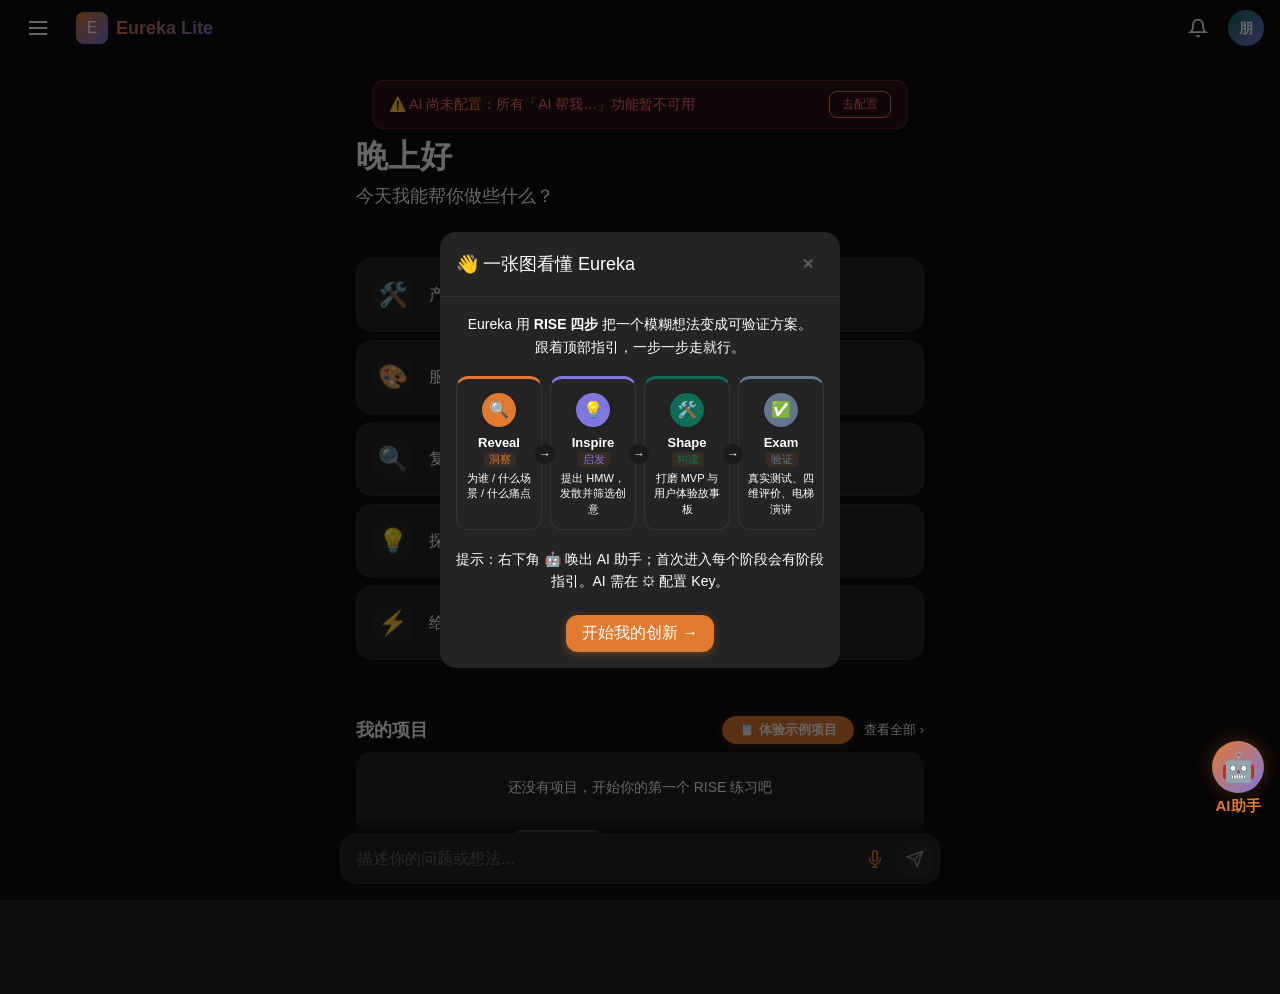
==== index.html @ cebc5cc5 "fix: R3 关键发现严格同步 R2 旅程关键发现，移除示例项目预置 FIND 数据 问题: 1. R3 的「洞察用户痛点」显示 6 个关键发现，而 R2「用户旅程地图」只有 4 个。    多出的" ====
<!DOCTYPE html>
<html lang="zh-CN">
<head>
  <meta charset="UTF-8">
  <meta name="viewport" content="width=device-width, initial-scale=1.0, maximum-scale=1.0, user-scalable=no, viewport-fit=cover">
  <meta name="theme-color" content="#0D0D0D">
  <meta name="apple-mobile-web-app-capable" content="yes">
  <meta name="apple-mobile-web-app-status-bar-style" content="black-translucent">
  <title>Eureka Lite - AI 时代的创新练习</title>

  <!-- Fonts -->
  <link rel="preconnect" href="https://fonts.googleapis.com">
  <link rel="preconnect" href="https://fonts.gstatic.com" crossorigin>
  <link href="https://fonts.googleapis.com/css2?family=Inter:wght@400;500;600;700&display=swap" rel="stylesheet">

  <!-- Styles (v=20260714b - cache bust) -->
  <link rel="stylesheet" href="css/base.css?v=20260731c">
  <link rel="stylesheet" href="css/components.css?v=20260731c">
  <link rel="stylesheet" href="css/home.css?v=20260731c">

  <!-- Favicon -->
  <link rel="icon" type="image/svg+xml" href="data:image/svg+xml,<svg xmlns='http://www.w3.org/2000/svg' viewBox='0 0 100 100'><rect fill='%23E07A2F' rx='20' width='100' height='100'/><text x='50' y='68' font-size='50' text-anchor='middle' fill='white'>E</text></svg>">

  <style>
    /* Additional screen-specific styles */
    .screen-content {
      max-width: 100%;
    }

    .screen-title {
      font-size: var(--font-size-2xl);
      font-weight: 600;
      margin-bottom: var(--space-xs);
      color: var(--text-primary);
    }

    .screen-subtitle {
      font-size: var(--font-size-base);
      color: var(--text-secondary);
      margin-bottom: var(--space-lg);
    }

    .screen-hint {
      display: flex;
      align-items: flex-start;
      gap: var(--space-sm);
      padding: var(--space-md);
      background: var(--module-accent, rgba(224, 122, 47, 0.1));
      border-radius: var(--radius-md);
      margin-bottom: var(--space-lg);
      font-size: var(--font-size-sm);
      color: var(--text-secondary);
    }

    .hint-icon {
      font-size: 18px;
      flex-shrink: 0;
    }

    .screen-form {
      background: var(--bg-card);
      padding: var(--space-lg);
      border-radius: var(--radius-lg);
      border: 1px solid var(--border-color);
    }

    .nco-cards {
      display: flex;
      flex-direction: column;
      gap: var(--space-md);
    }

    .nco-card {
      background: var(--bg-card);
      border: 1px solid var(--border-color);
      border-radius: var(--radius-md);
      padding: var(--space-md);
      transition: all var(--transition-fast);
    }

    .nco-card:hover {
      border-color: var(--text-muted);
      transform: translateY(-2px);
    }

    .nco-card-type {
      display: inline-block;
      padding: var(--space-xs) var(--space-sm);
      border-radius: var(--radius-full);
      font-size: var(--font-size-xs);
      font-weight: 500;
      color: white;
      margin-bottom: var(--space-sm);
    }

    .nco-card-title {
      font-size: var(--font-size-base);
      font-weight: 500;
      margin-bottom: var(--space-xs);
    }

    .nco-card-desc {
      font-size: var(--font-size-sm);
      color: var(--text-secondary);
      margin-bottom: var(--space-sm);
    }

    .nco-card-source {
      font-size: var(--font-size-xs);
      color: var(--text-muted);
    }

    /* Profile styles */
    .profile-header {
      display: flex;
      flex-direction: column;
      align-items: center;
      padding: var(--space-xl) 0;
    }

    .profile-avatar {
      width: 80px;
      height: 80px;
      background: linear-gradient(135deg, var(--reveal-primary), var(--inspire-primary));
      border-radius: var(--radius-full);
      display: flex;
      align-items: center;
      justify-content: center;
      color: white;
      font-size: 32px;
      font-weight: 600;
      margin-bottom: var(--space-md);
    }

    .profile-name {
      font-size: var(--font-size-xl);
      font-weight: 600;
      margin-bottom: var(--space-xs);
    }

    .profile-sub {
      font-size: var(--font-size-sm);
      color: var(--text-muted);
    }

    .profile-stats {
      display: grid;
      grid-template-columns: repeat(3, 1fr);
      gap: var(--space-md);
      margin-bottom: var(--space-xl);
    }

    .profile-stat-card {
      background: var(--bg-card);
      border-radius: var(--radius-md);
      padding: var(--space-lg);
      text-align: center;
    }

    .profile-stat-value {
      font-size: var(--font-size-2xl);
      font-weight: 700;
      color: var(--reveal-primary);
    }

    .profile-stat-label {
      font-size: var(--font-size-xs);
      color: var(--text-muted);
      margin-top: var(--space-xs);
    }

    .profile-progress {
      background: var(--bg-card);
      border-radius: var(--radius-md);
      padding: var(--space-lg);
      margin-bottom: var(--space-xl);
    }

    .profile-menu {
      background: var(--bg-card);
      border-radius: var(--radius-md);
      overflow: hidden;
    }

    .profile-menu-item {
      display: flex;
      align-items: center;
      gap: var(--space-md);
      padding: var(--space-md);
      cursor: pointer;
      transition: background var(--transition-fast);
    }

    .profile-menu-item:hover {
      background: var(--bg-hover);
    }

    .profile-menu-item:not(:last-child) {
      border-bottom: 1px solid var(--border-color);
    }

    .profile-menu-icon {
      font-size: 20px;
    }

    .profile-menu-item span:nth-child(2) {
      flex: 1;
    }

    .profile-menu-arrow {
      color: var(--text-muted);
    }

    /* Project styles */
    .projects-list {
      display: flex;
      flex-direction: column;
      gap: var(--space-md);
    }

    .project-card {
      background: var(--bg-card);
      border-radius: var(--radius-md);
      padding: var(--space-md);
      cursor: pointer;
      transition: all var(--transition-fast);
    }

    .project-card:hover {
      background: var(--bg-hover);
    }

    .project-card-header {
      display: flex;
      align-items: center;
      gap: var(--space-md);
    }

    .project-card-icon {
      width: 48px;
      height: 48px;
      border-radius: var(--radius-md);
      display: flex;
      align-items: center;
      justify-content: center;
      font-size: 24px;
      flex-shrink: 0;
    }

    .project-card-info {
      flex: 1;
      min-width: 0;
    }

    .project-card-title {
      font-size: var(--font-size-base);
      font-weight: 500;
      white-space: nowrap;
      overflow: hidden;
      text-overflow: ellipsis;
    }

    .project-card-meta {
      font-size: var(--font-size-xs);
      color: var(--text-muted);
      margin-top: var(--space-xs);
    }

    /* Module main content */
    .module-main {
      min-height: 100vh;
    }

    .module-content {
      animation: fadeIn var(--transition-normal) ease;
    }
  </style>
</head>
<body>
  <div id="app">
    <!-- App content rendered by JavaScript -->
  </div>

  <!-- Scripts (v=20260714b - cache bust) -->
  <script src="js/storage.js?v=20260731c"></script>
  <script src="js/state.js?v=20260731c"></script>
  <script src="js/utils.js?v=20260731c"></script>
  <!-- AI config (ai-config.js is gitignored; falls back gracefully if missing) -->
  <script src="js/ai-config.js?v=20260731c"></script>
  <script src="js/voice-iat.js?v=20260731c"></script>
  <script src="js/ai-service.js?v=20260731c"></script>
  <script src="js/ai-assistant.js?v=20260731c"></script>
  <script src="js/app.js?v=20260731c"></script>
</body>
</html>
---- css/base.css ----
/* Eureka Lite - Base Styles & CSS Variables */

:root {
  /* Dark Theme (Home) */
  --bg-primary: #0D0D0D;
  --bg-secondary: #1A1A1A;
  --bg-card: #242424;
  --bg-hover: #2A2A2A;
  --text-primary: #FFFFFF;
  --text-secondary: #A1A1A;
  --text-muted: #666666;
  --border-color: #333333;

  /* Reveal Theme - Orange */
  --reveal-primary: #E07A2F;
  --reveal-secondary: #C4621F;
  --reveal-bg: #FFF8F4;
  --reveal-accent: #FDDCC1;

  /* Inspire Theme - Purple */
  --inspire-primary: #7F77DD;
  --inspire-secondary: #534AB7;
  --inspire-bg: #F5F3FF;
  --inspire-accent: #CECBF6;

  /* Shape Theme - Green */
  --shape-primary: #0F6E56;
  --shape-secondary: #085040;
  --shape-bg: #F0FDF4;
  --shape-accent: #A7D9BE;

  /* Exam Theme - Silver Gray */
  --exam-primary: #64748B;
  --exam-secondary: #475569;
  --exam-bg: #F8FAFC;
  --exam-accent: #CBD5E1;

  /* Common */
  --white: #FFFFFF;
  --black: #000000;
  --success: #22C55E;
  --warning: #F59E0B;
  --error: #EF4444;
  --accent: #E07A2F;

  /* Spacing */
  --space-xs: 4px;
  --space-sm: 8px;
  --space-md: 16px;
  --space-lg: 24px;
  --space-xl: 32px;
  --space-2xl: 48px;

  /* Border Radius */
  --radius-sm: 8px;
  --radius-md: 12px;
  --radius-lg: 16px;
  --radius-xl: 24px;
  --radius-full: 9999px;

  /* Shadows */
  --shadow-sm: 0 1px 2px rgba(0, 0, 0, 0.05);
  --shadow-md: 0 4px 6px rgba(0, 0, 0, 0.1);
  --shadow-lg: 0 10px 15px rgba(0, 0, 0, 0.1);
  --shadow-glow: 0 0 20px rgba(255, 255, 255, 0.1);

  /* Typography */
  --font-family: -apple-system, BlinkMacSystemFont, 'SF Pro Display', 'SF Pro Text', 'Helvetica Neue', Arial, sans-serif;
  --font-size-xs: 12px;
  --font-size-sm: 14px;
  --font-size-base: 16px;
  --font-size-lg: 18px;
  --font-size-xl: 20px;
  --font-size-2xl: 24px;
  --font-size-3xl: 32px;
  --font-size-4xl: 40px;

  /* Transitions */
  --transition-fast: 150ms ease;
  --transition-normal: 250ms ease;
  --transition-slow: 400ms ease;

  /* Z-index layers */
  --z-base: 1;
  --z-header: 100;
  --z-drawer: 200;
  --z-modal: 300;
  --z-toast: 400;
  --z-ai: 500;
}

/* Reset */
*, *::before, *::after {
  box-sizing: border-box;
  margin: 0;
  padding: 0;
}

html {
  font-size: 16px;
  -webkit-text-size-adjust: 100%;
}

body {
  font-family: var(--font-family);
  font-size: var(--font-size-base);
  line-height: 1.5;
  color: var(--text-primary);
  background-color: var(--bg-primary);
  min-height: 100vh;
  overflow-x: hidden;
  -webkit-font-smoothing: antialiased;
  -moz-osx-font-smoothing: grayscale;
}

/* Theme Classes */
.theme-reveal {
  --module-primary: var(--reveal-primary);
  --module-secondary: var(--reveal-secondary);
  --module-bg: var(--reveal-bg);
  --module-accent: var(--reveal-accent);
  --bg-primary: var(--reveal-bg);
  --text-primary: #1A1A1A;
  --text-secondary: #666666;
}

.theme-inspire {
  --module-primary: var(--inspire-primary);
  --module-secondary: var(--inspire-secondary);
  --module-bg: var(--inspire-bg);
  --module-accent: var(--inspire-accent);
  --bg-primary: var(--inspire-bg);
  --text-primary: #1A1A1A;
  --text-secondary: #666666;
}

.theme-shape {
  --module-primary: var(--shape-primary);
  --module-secondary: var(--shape-secondary);
  --module-bg: var(--shape-bg);
  --module-accent: var(--shape-accent);
  --bg-primary: var(--shape-bg);
  --text-primary: #1A1A1A;
  --text-secondary: #666666;
}

.theme-exam {
  --module-primary: var(--exam-primary);
  --module-secondary: var(--exam-secondary);
  --module-bg: var(--exam-bg);
  --module-accent: var(--exam-accent);
  --bg-primary: var(--exam-bg);
  --text-primary: #1A1A1A;
  --text-secondary: #666666;
}

/* Typography */
h1, h2, h3, h4, h5, h6 {
  font-weight: 600;
  line-height: 1.2;
}

h1 { font-size: var(--font-size-4xl); }
h2 { font-size: var(--font-size-3xl); }
h3 { font-size: var(--font-size-2xl); }
h4 { font-size: var(--font-size-xl); }
h5 { font-size: var(--font-size-lg); }
h6 { font-size: var(--font-size-base); }

p {
  margin-bottom: var(--space-md);
}

a {
  color: inherit;
  text-decoration: none;
}

/* Utility Classes */
.text-center { text-align: center; }
.text-left { text-align: left; }
.text-right { text-align: right; }

.text-primary { color: var(--text-primary); }
.text-secondary { color: var(--text-secondary); }
.text-muted { color: var(--text-muted); }

.font-bold { font-weight: 700; }
.font-medium { font-weight: 500; }
.font-normal { font-weight: 400; }

/* Layout */
.container {
  width: 100%;
  max-width: 100%;
  padding: 0 var(--space-md);
  margin: 0 auto;
}

.flex { display: flex; }
.flex-col { flex-direction: column; }
.flex-wrap { flex-wrap: wrap; }
.items-center { align-items: center; }
.items-start { align-items: flex-start; }
.items-end { align-items: flex-end; }
.justify-center { justify-content: center; }
.justify-between { justify-content: space-between; }
.justify-end { justify-content: flex-end; }
.gap-xs { gap: var(--space-xs); }
.gap-sm { gap: var(--space-sm); }
.gap-md { gap: var(--space-md); }
.gap-lg { gap: var(--space-lg); }

/* Animations */
@keyframes fadeIn {
  from { opacity: 0; }
  to { opacity: 1; }
}

@keyframes fadeInUp {
  from {
    opacity: 0;
    transform: translateY(20px);
  }
  to {
    opacity: 1;
    transform: translateY(0);
  }
}

@keyframes fadeInDown {
  from {
    opacity: 0;
    transform: translateY(-20px);
  }
  to {
    opacity: 1;
    transform: translateY(0);
  }
}

@keyframes slideInRight {
  from {
    opacity: 0;
    transform: translateX(100%);
  }
  to {
    opacity: 1;
    transform: translateX(0);
  }
}

@keyframes slideInLeft {
  from {
    opacity: 0;
    transform: translateX(-100%);
  }
  to {
    opacity: 1;
    transform: translateX(0);
  }
}

@keyframes pulse {
  0%, 100% { opacity: 1; }
  50% { opacity: 0.5; }
}

@keyframes shimmer {
  0% { background-position: -200% 0; }
  100% { background-position: 200% 0; }
}

@keyframes float {
  0%, 100% { transform: translateY(0); }
  50% { transform: translateY(-10px); }
}

.animate-fade-in { animation: fadeIn var(--transition-normal) ease forwards; }
.animate-fade-in-up { animation: fadeInUp var(--transition-normal) ease forwards; }
.animate-slide-in-right { animation: slideInRight var(--transition-normal) ease forwards; }

/* Stagger animations */
.stagger-1 { animation-delay: 50ms; }
.stagger-2 { animation-delay: 100ms; }
.stagger-3 { animation-delay: 150ms; }
.stagger-4 { animation-delay: 200ms; }
.stagger-5 { animation-delay: 250ms; }

/* Hide scrollbar but allow scroll */
.hide-scrollbar {
  -ms-overflow-style: none;
  scrollbar-width: none;
}
.hide-scrollbar::-webkit-scrollbar {
  display: none;
}

/* Selection */
::selection {
  background-color: rgba(255, 255, 255, 0.2);
  color: inherit;
}

/* Focus states */
:focus {
  outline: none;
}

:focus-visible {
  outline: 2px solid var(--white);
  outline-offset: 2px;
}

/* Safe area for mobile */
.safe-area-top {
  padding-top: env(safe-area-inset-top);
}

.safe-area-bottom {
  padding-bottom: env(safe-area-inset-bottom);
}

/* Responsive breakpoints (iPhone focused) */
@media (max-width: 393px) {
  :root {
    --font-size-4xl: 36px;
    --font-size-3xl: 28px;
    --font-size-2xl: 22px;
  }
}

@media (min-width: 768px) {
  .container {
    max-width: 720px;
    padding: 0 var(--space-lg);
  }
}

@media (min-width: 1024px) {
  .container {
    max-width: 960px;
  }
}
---- css/components.css ----
/* Eureka Lite - Common Components */

/* ==================== Buttons ==================== */
.btn {
  display: inline-flex;
  align-items: center;
  justify-content: center;
  gap: var(--space-sm);
  padding: var(--space-sm) var(--space-md);
  font-size: var(--font-size-base);
  font-weight: 500;
  border: none;
  border-radius: var(--radius-md);
  cursor: pointer;
  transition: all var(--transition-fast);
  white-space: nowrap;
}

.btn:disabled {
  opacity: 0.5;
  cursor: not-allowed;
}

.btn-primary {
  background: var(--white);
  color: var(--bg-primary);
}

.btn-primary:hover:not(:disabled) {
  background: #F5F5F5;
}

.btn-secondary {
  background: transparent;
  color: var(--white);
  border: 1px solid var(--border-color);
}

.btn-secondary:hover:not(:disabled) {
  background: var(--bg-hover);
}

.btn-danger {
  background: var(--error, #EF4444);
  color: #fff;
}

.btn-danger:hover:not(:disabled) {
  background: #DC2626;
}

.btn-ghost {
  background: transparent;
  color: var(--text-secondary);
}

.btn-ghost:hover:not(:disabled) {
  color: var(--white);
  background: var(--bg-hover);
}

.btn-icon {
  width: 44px;
  height: 44px;
  padding: 0;
  border-radius: var(--radius-full);
}

.btn-lg {
  padding: var(--space-md) var(--space-lg);
  font-size: var(--font-size-lg);
}

.btn-sm {
  padding: var(--space-xs) var(--space-sm);
  font-size: var(--font-size-sm);
}

/* Category Pills */
.btn-pill {
  display: inline-flex;
  align-items: center;
  gap: var(--space-sm);
  padding: var(--space-sm) var(--space-md);
  background: var(--bg-card);
  border: 1px solid var(--border-color);
  border-radius: var(--radius-full);
  color: var(--text-secondary);
  font-size: var(--font-size-sm);
  cursor: pointer;
  transition: all var(--transition-fast);
}

.btn-pill:hover {
  background: var(--bg-hover);
  border-color: var(--text-muted);
}

.btn-pill.active {
  background: var(--white);
  color: var(--bg-primary);
  border-color: var(--white);
}

/* ==================== Cards ==================== */
.card {
  background: var(--bg-card);
  border-radius: var(--radius-md);
  padding: var(--space-md);
  transition: all var(--transition-fast);
}

.card-hover:hover {
  background: var(--bg-hover);
  transform: translateY(-2px);
}

.card-border {
  border: 1px solid var(--border-color);
}

/* Output Card (in modules) */
.output-card {
  background: var(--bg-secondary);
  border-radius: var(--radius-md);
  border: 1px solid var(--border-color);
  overflow: hidden;
}

.output-card-header {
  padding: var(--space-sm) var(--space-md);
  background: var(--bg-hover);
  border-bottom: 1px solid var(--border-color);
  display: flex;
  align-items: center;
  justify-content: space-between;
}

.output-card-title {
  font-size: var(--font-size-sm);
  font-weight: 500;
  color: var(--text-secondary);
}

.output-card-body {
  padding: var(--space-md);
}

.output-card-actions {
  display: flex;
  gap: var(--space-xs);
}

/* ==================== Input Fields ==================== */
.input-wrapper {
  width: 100%;
}

/* 通用表单提示标签 — 高对比度、清晰可辨 */
.input-label {
  display: block;
  font-size: var(--font-size-base);
  font-weight: 700;
  color: var(--text-primary);
  margin-bottom: var(--space-xs);
  margin-top: var(--space-sm);
  padding-left: var(--space-sm);
  border-left: 3px solid var(--reveal-primary);
  line-height: 1.4;
}

.input {
  width: 100%;
  padding: var(--space-md);
  font-size: var(--font-size-base);
  font-family: inherit;
  color: var(--text-primary);
  background: var(--bg-card);
  border: 1px solid var(--border-color);
  border-radius: var(--radius-md);
  transition: all var(--transition-fast);
}

.input::placeholder {
  color: var(--text-muted);
}

.input:focus {
  border-color: var(--text-muted);
  background: var(--bg-hover);
}

.input-lg {
  padding: var(--space-lg);
  font-size: var(--font-size-lg);
}

.textarea {
  min-height: 120px;
  resize: vertical;
}

/* Input with icon */
.input-with-icon {
  position: relative;
}

.input-with-icon .input {
  padding-left: 48px;
}

.input-with-icon .input-icon {
  position: absolute;
  left: var(--space-md);
  top: 50%;
  transform: translateY(-50%);
  color: var(--text-muted);
  pointer-events: none;
}

/* ==================== Navigation ==================== */
.nav-header {
  position: fixed;
  top: 0;
  left: 0;
  right: 0;
  height: 56px;
  display: flex;
  align-items: center;
  justify-content: space-between;
  padding: 0 var(--space-md);
  background: var(--bg-primary);
  z-index: var(--z-header);
}

.nav-header-dark {
  background: var(--bg-primary);
  border-bottom: 1px solid var(--border-color);
}

.nav-header-light {
  background: var(--bg-primary);
  border-bottom: 1px solid rgba(0, 0, 0, 0.1);
}

.nav-logo {
  display: flex;
  align-items: center;
  gap: var(--space-sm);
  font-size: var(--font-size-lg);
  font-weight: 600;
}

.nav-logo-icon {
  width: 32px;
  height: 32px;
  background: linear-gradient(135deg, var(--reveal-primary), var(--inspire-primary));
  border-radius: var(--radius-sm);
  display: flex;
  align-items: center;
  justify-content: center;
  color: white;
  font-size: 18px;
}

/* RISE Stepper Nav */
.rise-stepper {
  position: fixed;
  top: 56px;
  left: 0;
  right: 0;
  height: 48px;
  display: flex;
  align-items: center;
  padding: 0 var(--space-md);
  background: var(--bg-primary);
  border-bottom: 1px solid var(--border-color);
  z-index: var(--z-header);
}

.rise-stepper-inner {
  display: flex;
  align-items: center;
  justify-content: space-between;
  width: 100%;
}

.rise-step {
  display: flex;
  align-items: center;
  gap: var(--space-xs);
  font-size: var(--font-size-base);
  color: var(--text-secondary);
  cursor: pointer;
  transition: all var(--transition-fast);
  padding: 4px 8px;
  border-radius: var(--radius-md);
}

.rise-step.active {
  font-weight: 700;
  background: rgba(255,255,255,0.08);
}

.rise-step.completed {
  color: var(--text-secondary);
  font-weight: 500;
  opacity: 0.85;
}

.rise-step.completed span:last-child::before {
  content: '✓ ';
  color: var(--success);
  font-weight: 700;
}

.rise-step-dot {
  width: 10px;
  height: 10px;
  border-radius: var(--radius-full);
  background: var(--text-secondary);
  transition: all var(--transition-fast);
}

.rise-step.active .rise-step-dot {
  transform: scale(1.3);
}

.rise-step.completed .rise-step-dot {
  background: var(--success);
}

.rise-step-arrow {
  color: var(--text-secondary);
  margin: 0 var(--space-xs);
  font-size: var(--font-size-lg);
  opacity: 0.5;
}

/* ==================== Progress Bar ==================== */
.progress-bar {
  width: 100%;
  height: 4px;
  background: var(--border-color);
  border-radius: var(--radius-full);
  overflow: hidden;
}

.progress-bar-fill {
  height: 100%;
  background: var(--module-primary, var(--reveal-primary));
  border-radius: var(--radius-full);
  transition: width var(--transition-normal);
}

.progress-indicator {
  display: flex;
  align-items: center;
  justify-content: space-between;
  font-size: var(--font-size-xs);
  color: var(--text-muted);
  margin-top: var(--space-xs);
}

/* ==================== Projects List / Project Card ==================== */
.projects-list { display: flex; flex-direction: column; gap: var(--space-md, 16px); }
.project-card {
  background: var(--surface, #fff);
  border: 1px solid var(--border-color, #e5e7eb);
  border-radius: var(--radius-lg, 16px);
  padding: var(--space-md, 16px);
  box-shadow: var(--shadow-sm, 0 1px 3px rgba(0,0,0,.06));
  cursor: pointer;
  transition: box-shadow .15s ease, transform .15s ease;
}
.project-card:hover { box-shadow: var(--shadow-md, 0 4px 6px rgba(0,0,0,.1)); transform: translateY(-2px); }
.project-card-header { display: flex; align-items: flex-start; gap: var(--space-md, 12px); }
.project-card-icon {
  width: 44px; height: 44px; flex-shrink: 0;
  border-radius: var(--radius-md, 12px);
  display: flex; align-items: center; justify-content: center;
  font-size: 20px;
}
.project-card-info { flex: 1; min-width: 0; }
.project-card-title {
  margin: 0; font-size: 16px; font-weight: 600; color: var(--text-primary, #1f2937);
  white-space: nowrap; overflow: hidden; text-overflow: ellipsis;
}
.project-card-meta { margin: 4px 0 0; font-size: 13px; color: var(--text-secondary, #6b7280); white-space: nowrap; overflow: hidden; text-overflow: ellipsis; }
.project-delete-btn {
  width: 32px; height: 32px; padding: 0;
  display: inline-flex; align-items: center; justify-content: center;
  background: transparent; color: var(--text-secondary, #9ca3af);
  border: 1px solid transparent; border-radius: 50%;
  cursor: pointer; transition: all .15s ease; flex-shrink: 0;
}
.project-delete-btn:hover { background: rgba(239, 68, 68, .12); color: var(--error, #EF4444); }
.project-delete-btn svg { width: 16px; height: 16px; }
.project-panorama-btn { background: var(--surface) !important; color: var(--exam-primary, #64748B) !important; border: 1px solid var(--border-color, #e5e7eb) !important; }

/* ==================== Home 我的项目 ==================== */
.home-projects { margin-top: var(--space-lg, 24px); }
.home-projects-head { display: flex; align-items: center; justify-content: space-between; margin-bottom: var(--space-sm, 12px); }
.home-projects-title { margin: 0; font-size: 18px; font-weight: 700; color: var(--text-primary, #fff); }
.home-projects-more {
  background: none; border: none; color: var(--text-secondary, #A1A1AA);
  font-size: 13px; cursor: pointer; padding: 4px 0;
}
.home-projects-list { display: flex; flex-direction: column; gap: var(--space-md, 12px); }
.home-projects-empty {
  background: var(--bg-card, #242424);
  border: 1px dashed var(--border-color, #333);
  border-radius: var(--radius-lg, 16px);
  padding: var(--space-lg, 24px);
  text-align: center;
  color: var(--text-secondary, #A1A1AA);
  font-size: 14px;
}
.home-projects-empty .btn { margin-top: var(--space-md, 16px); }

/* ==================== AI Assistant ==================== */
/* ==================== Info Capsule (Project Info Quick View) ==================== */
.info-capsule {
  position: fixed;
  bottom: calc(var(--space-lg) + 160px);
  right: var(--space-md);
  left: auto;
  width: 44px;
  height: 44px;
  background: linear-gradient(135deg, #3a3a3a 0%, #2a2a2a 100%);
  border: 1px solid rgba(255, 255, 255, 0.12);
  border-radius: var(--radius-full);
  display: flex;
  align-items: center;
  justify-content: center;
  cursor: pointer;
  z-index: var(--z-ai);
  transition: all var(--transition-fast);
  box-shadow: 0 4px 12px rgba(0, 0, 0, 0.3), 0 0 0 1px rgba(255, 255, 255, 0.05);
}

.info-capsule:hover {
  transform: scale(1.1);
  border-color: rgba(224, 122, 47, 0.5);
  box-shadow: 0 6px 20px rgba(0, 0, 0, 0.4), 0 0 20px rgba(224, 122, 47, 0.15);
}

.info-capsule-icon {
  font-size: 20px;
}

.info-panel {
  position: fixed;
  bottom: calc(var(--space-lg) + 160px + 44px + 8px);
  right: var(--space-md);
  left: auto;
  width: calc(100% - var(--space-lg) * 2);
  max-width: 380px;
  max-height: 70vh;
  background: var(--bg-card);
  border: 1px solid var(--border-color);
  border-radius: var(--radius-lg);
  box-shadow: var(--shadow-lg);
  z-index: var(--z-ai);
  overflow: hidden;
  display: none;
}

.info-panel.open {
  display: block;
  animation: fadeInUp var(--transition-fast) ease;
}

.info-panel-header {
  display: flex;
  align-items: center;
  justify-content: space-between;
  padding: var(--space-md);
  border-bottom: 1px solid var(--border-color);
  background: linear-gradient(135deg, rgba(224, 122, 47, 0.08), rgba(127, 119, 221, 0.08));
}

.info-panel-title {
  font-size: var(--font-size-sm);
  font-weight: 700;
  color: var(--text-primary);
}

.info-panel-close {
  width: 32px;
  height: 32px;
  display: flex;
  align-items: center;
  justify-content: center;
  background: transparent;
  border: none;
  color: var(--text-muted);
  cursor: pointer;
  border-radius: var(--radius-sm);
}

.info-panel-close:hover {
  background: var(--bg-hover);
  color: var(--text-primary);
}

.info-panel-body {
  padding: var(--space-md);
  max-height: 60vh;
  overflow-y: auto;
}

.info-panel-empty {
  text-align: center;
  color: var(--text-muted);
  font-size: var(--font-size-sm);
  padding: var(--space-lg);
}

.info-section {
  margin-bottom: var(--space-md);
}

.info-section:last-child {
  margin-bottom: 0;
}

.info-section-header {
  display: flex;
  align-items: center;
  gap: var(--space-xs);
  margin-bottom: var(--space-sm);
}

.info-section-icon {
  font-size: 16px;
}

.info-section-title {
  font-size: var(--font-size-xs);
  font-weight: 700;
  color: var(--text-secondary);
  text-transform: uppercase;
  letter-spacing: 0.5px;
}

.info-section-content {
  font-size: var(--font-size-sm);
  color: var(--text-primary);
  line-height: 1.5;
  padding: var(--space-sm);
  background: var(--bg-input);
  border-radius: var(--radius-md);
  word-break: break-word;
}

.info-section-content.empty {
  color: var(--text-muted);
  font-style: italic;
}

.ai-fab {
  position: fixed;
  bottom: calc(var(--space-lg) + 60px);
  right: var(--space-md);
  display: flex;
  flex-direction: column;
  align-items: center;
  gap: 4px;
  background: none;
  border: none;
  cursor: pointer;
  z-index: var(--z-ai);
  transition: all var(--transition-fast);
  padding: 0;
}

.ai-fab-avatar {
  width: 52px;
  height: 52px;
  background: linear-gradient(135deg, var(--reveal-primary), var(--inspire-primary));
  border-radius: var(--radius-full);
  display: flex;
  align-items: center;
  justify-content: center;
  font-size: 28px;
  box-shadow: var(--shadow-lg), 0 0 20px rgba(224, 122, 47, 0.3);
  transition: all var(--transition-fast);
}

.ai-fab:hover .ai-fab-avatar {
  transform: scale(1.1);
  box-shadow: var(--shadow-lg), 0 0 30px rgba(224, 122, 47, 0.5);
}

.ai-fab.active .ai-fab-avatar {
  transform: rotate(45deg);
}

.ai-fab-label {
  font-size: 15px;
  color: var(--reveal-primary);
  font-weight: 700;
  background: transparent;
  padding: 0;
  border-radius: 0;
  border: none;
  width: auto;
  text-align: center;
  white-space: nowrap;
  letter-spacing: 0;
}

.ai-panel {
  position: fixed;
  bottom: calc(var(--space-lg) + 60px + 56px);
  right: var(--space-md);
  width: calc(100% - var(--space-lg) * 2);
  max-width: 360px;
  max-height: calc(100vh - 180px);
  background: var(--bg-card);
  border: 1px solid var(--border-color);
  border-radius: var(--radius-lg);
  box-shadow: var(--shadow-lg);
  z-index: var(--z-ai);
  overflow: hidden;
  display: none;
  flex-direction: column;
}

.ai-panel.open {
  display: flex;
  animation: fadeInUp var(--transition-fast) ease;
}

.ai-panel-dark {
  background: #242424 !important;
  border-color: #333333 !important;
}

.ai-panel-dark .ai-panel-title {
  color: #FFFFFF !important;
}

.ai-panel-dark .ai-panel-close {
  color: #A1A1A1 !important;
}

.ai-panel-dark .ai-panel-close:hover {
  color: #FFFFFF !important;
}

.ai-panel-dark .ai-mode-btn {
  background: #2A2A2A !important;
  border-color: #333333 !important;
  color: #FFFFFF !important;
}
.ai-panel-dark .ai-mode-btn:hover {
  background: #333333 !important;
  border-color: #666666 !important;
}
.ai-panel-dark .ai-mode-btn.active {
  background: rgba(59, 130, 246, 0.15) !important;
  border-color: rgba(59, 130, 246, 0.5) !important;
}
.ai-panel-dark .ai-mode-card-subtitle {
  color: #A1A1A1 !important;
}
.ai-panel-dark .ai-message.ai {
  background: #2A2A2A !important;
  border-color: #333333 !important;
  color: #FFFFFF !important;
}
.ai-panel-dark .ai-input-area textarea {
  background: #2A2A2A !important;
  border-color: #333333 !important;
  color: #FFFFFF !important;
}
.ai-panel-dark .ai-suggestion-btn {
  color: #A1A1A1 !important;
  background: #2A2A2A !important;
  border-color: #333333 !important;
}

.ai-panel-dark .ai-suggestion-btn:hover {
  color: #FFFFFF !important;
  background: #333333 !important;
  border-color: #666666 !important;
}

.ai-panel-header {
  display: flex;
  align-items: center;
  justify-content: space-between;
  padding: var(--space-md);
  border-bottom: 1px solid var(--border-color);
}

.ai-panel-title {
  font-size: var(--font-size-sm);
  font-weight: 500;
}

.ai-panel-close {
  width: 32px;
  height: 32px;
  display: flex;
  align-items: center;
  justify-content: center;
  background: transparent;
  border: none;
  color: var(--text-muted);
  cursor: pointer;
  border-radius: var(--radius-sm);
}

.ai-panel-close:hover {
  background: var(--bg-hover);
  color: var(--text-primary);
}

.ai-panel-body {
  padding: var(--space-md);
  flex: 1 1 auto;
  min-height: 0;
  overflow-y: auto;
  display: flex;
  flex-direction: column;
  gap: var(--space-md);
}

/* ---- AI 模式选择卡片（纵向） ---- */
.ai-mode-buttons {
  display: flex;
  flex-direction: column;
  gap: 10px;
}
.ai-mode-btn {
  position: relative;
  display: flex;
  flex-direction: column;
  align-items: flex-start;
  justify-content: center;
  width: 100%;
  padding: 14px 16px;
  border-radius: var(--radius-md);
  border: 1px solid var(--border-color);
  background: var(--bg-card);
  color: var(--text-primary);
  cursor: pointer;
  transition: all 0.2s ease;
  text-align: left;
}
.ai-mode-btn:hover {
  background: var(--bg-hover);
  border-color: var(--text-muted);
}
.ai-mode-btn.active {
  background: rgba(59, 130, 246, 0.08);
  border-color: rgba(59, 130, 246, 0.45);
}
.ai-mode-btn.active::after {
  content: '';
  position: absolute;
  right: 14px;
  top: 50%;
  transform: translateY(-50%);
  width: 8px;
  height: 8px;
  border-radius: 50%;
  background: #3B82F6;
  box-shadow: 0 0 0 3px rgba(59, 130, 246, 0.15);
}
.ai-mode-card-title {
  font-size: 15px;
  font-weight: 600;
  line-height: 1.4;
  margin-bottom: 2px;
}
.ai-mode-card-subtitle {
  font-size: 12px;
  font-weight: 400;
  color: var(--text-secondary);
  line-height: 1.4;
}

/* ---- AI 模式对话区 ---- */
.ai-mode-chat {
  display: none;
  flex-direction: column;
  gap: var(--space-md);
}
.ai-mode-chat.active {
  display: flex;
}
.ai-mode-messages {
  display: flex;
  flex-direction: column;
  gap: 10px;
}
.ai-message {
  padding: 12px 14px;
  border-radius: var(--radius-md);
  font-size: 14px;
  line-height: 1.7;
  max-width: 100%;
  word-break: break-word;
}
.ai-message.ai {
  align-self: stretch;
  width: 100%;
  background: var(--bg-hover);
  color: var(--text-primary);
  border: 1px solid var(--border-color);
  padding: 0;
  overflow: hidden;
}
.ai-message.user {
  align-self: flex-end;
  background: var(--reveal-primary);
  color: #fff;
  max-width: 100%;
}
.ai-message-time {
  font-size: 11px;
  color: var(--text-muted);
  margin-top: 6px;
  text-align: right;
}
.ai-message.ai .ai-message-time {
  text-align: left;
  padding: 0 14px 10px;
}
.ai-message-textarea {
  width: 100%;
  min-height: 60px;
  max-height: none;
  padding: 12px 14px;
  border: none;
  background: transparent;
  color: var(--text-primary);
  font-size: 14px;
  line-height: 1.7;
  resize: none;
  outline: none;
  font-family: inherit;
  box-sizing: border-box;
  overflow-y: hidden;
}
.ai-message-textarea:disabled {
  opacity: 0.7;
  cursor: wait;
}
.ai-input-area {
  display: flex;
  gap: 8px;
  align-items: flex-end;
}
.ai-input-area textarea {
  flex: 1;
  min-height: 44px;
  max-height: 120px;
  padding: 10px 12px;
  border-radius: var(--radius-md);
  border: 1px solid var(--border-color);
  background: var(--bg-card);
  color: var(--text-primary);
  font-size: 14px;
  line-height: 1.5;
  resize: none;
  outline: none;
  box-sizing: border-box;
}
.ai-input-area textarea:focus {
  border-color: var(--reveal-primary);
}
.ai-input-area button {
  height: 44px;
  padding: 0 16px;
  border-radius: var(--radius-md);
  border: none;
  background: var(--reveal-primary);
  color: #fff;
  font-size: 14px;
  font-weight: 500;
  cursor: pointer;
  white-space: nowrap;
}
.ai-input-area button:hover {
  filter: brightness(1.1);
}

/* ---- AI 快捷操作卡片（四卡片） ---- */
.ai-suggestion-section-title {
  font-size: 13px;
  font-weight: 600;
  color: var(--text-secondary);
  margin-bottom: 8px;
}
.ai-suggestion-btn {
  width: 100%;
  padding: var(--space-sm) var(--space-md);
  background: var(--bg-hover);
  border: 1px solid var(--border-color);
  border-radius: var(--radius-sm);
  color: var(--text-secondary);
  font-size: var(--font-size-sm);
  text-align: left;
  cursor: pointer;
  margin-bottom: var(--space-sm);
  transition: all var(--transition-fast);
}

.ai-suggestion-btn:last-child {
  margin-bottom: 0;
}

.ai-suggestion-btn:hover {
  background: var(--bg-secondary);
  border-color: var(--text-muted);
  color: var(--text-primary);
}

/* ---- AI 面板头部操作区 + 设置齿轮 ---- */
.ai-panel-header-actions {
  display: flex;
  align-items: center;
  gap: 6px;
}
.ai-settings-btn {
  width: 32px;
  height: 32px;
  display: flex;
  align-items: center;
  justify-content: center;
  background: transparent;
  border: none;
  color: var(--text-muted);
  cursor: pointer;
  border-radius: var(--radius-sm);
  font-size: 17px;
  transition: transform .2s, color .2s;
}
.ai-settings-btn:hover { color: var(--accent); transform: rotate(45deg); }

.ai-panel-status {
  font-size: var(--font-size-xs);
  padding: 6px 10px;
  border-radius: var(--radius-sm);
  margin-bottom: 12px;
}
.ai-panel-status.ok { background: rgba(52,199,89,.12); color: #34c759; }
.ai-panel-status.warn { background: rgba(255,159,10,.12); color: #ff9f0a; }
.ai-panel-status a { color: var(--accent); cursor: pointer; text-decoration: underline; }

/* ---- 首页 AI 横幅 ---- */
.ai-banner {
  display: flex;
  align-items: center;
  justify-content: space-between;
  gap: 12px;
  padding: 10px 16px;
  border-radius: var(--radius-md);
  font-size: var(--font-size-sm);
  margin: 0 var(--space-md) 8px;
}
.ai-banner-ok { background: rgba(52,199,89,.12); color: #34c759; border: 1px solid rgba(52,199,89,.3); }
.ai-banner-warn { background: rgba(255,77,79,.12); color: #ff6b6b; border: 1px solid rgba(255,77,79,.3); }
.ai-banner-btn {
  background: transparent;
  border: 1px solid currentColor;
  color: inherit;
  border-radius: var(--radius-sm);
  padding: 4px 12px;
  font-size: var(--font-size-xs);
  cursor: pointer;
  white-space: nowrap;
}
.ai-banner-btn:hover { background: rgba(255,255,255,.08); }

/* ---- AI 配置弹窗 ---- */
.ai-config-tip { font-size: var(--font-size-sm); color: var(--text-secondary); margin-bottom: 16px; line-height: 1.6; }
.ai-config-section-title { font-size: var(--font-size-sm); font-weight: 600; color: var(--text-primary); margin: 14px 0 8px; }
.ai-brand-grid {
  display: grid;
  grid-template-columns: repeat(2, 1fr);
  gap: 10px;
}
.ai-brand-card {
  border: 1.5px solid var(--border-color);
  border-radius: var(--radius-md);
  padding: 12px 14px;
  cursor: pointer;
  transition: all .18s;
  background: var(--bg-secondary);
}
.ai-brand-card:hover { border-color: var(--text-muted); }
.ai-brand-card.selected { border-color: var(--accent); background: rgba(224,122,47,.1); }
.ai-brand-name { font-size: var(--font-size-sm); font-weight: 600; color: var(--text-primary); margin-bottom: 3px; }
.ai-brand-desc { font-size: var(--font-size-xs); color: var(--text-secondary); line-height: 1.4; }
.ai-config-row { display: flex; align-items: center; gap: 10px; }
.ai-config-key {
  flex: 1;
  padding: 11px 14px;
  border-radius: var(--radius-sm);
  border: 1px solid var(--border-color);
  background: var(--bg-secondary);
  color: var(--text-primary);
  font-size: var(--font-size-sm);
  font-family: monospace;
}
.ai-config-key:focus { outline: none; border-color: var(--accent); }
.ai-config-doclink { font-size: var(--font-size-xs); color: var(--accent); text-decoration: none; white-space: nowrap; }
.ai-config-doclink:hover { text-decoration: underline; }
.ai-config-model {
  width: 100%;
  padding: 10px 12px;
  border-radius: var(--radius-sm);
  border: 1px solid var(--border-color);
  background: var(--bg-secondary);
  color: var(--text-primary);
  font-size: var(--font-size-sm);
}
.ai-config-status { font-size: var(--font-size-sm); min-height: 20px; margin: 12px 0; }
.ai-config-status.loading { color: var(--text-secondary); }
.ai-config-status.ok { color: #34c759; }
.ai-config-status.err { color: #ff6b6b; }
.ai-config-actions { display: flex; gap: 10px; justify-content: flex-end; margin-top: 8px; }
.ai-config-actions .btn-ghost { background: transparent; border: 1px solid var(--border-color); color: var(--text-secondary); }
.ai-config-overlay .modal { max-width: 520px; }

/* ---- 术语表 / 新手引导 ---- */
.glossary-modal, .intro-modal { max-width: 560px; }
.glossary-body { max-height: 70vh; overflow-y: auto; }
.glossary-item { padding: 12px 0; border-bottom: 1px solid var(--border-color); }
.glossary-item:last-child { border-bottom: none; }
.glossary-term { font-size: var(--font-size-sm); font-weight: 700; color: var(--accent); margin-bottom: 4px; }
.glossary-desc { font-size: var(--font-size-sm); color: var(--text-secondary); line-height: 1.6; }
.intro-steps { display: grid; gap: 12px; margin-top: 8px; }
.intro-step { display: flex; gap: 12px; align-items: flex-start; padding: 12px; background: var(--bg-secondary); border-radius: var(--radius-md); }
.intro-step-icon { font-size: 24px; line-height: 1; }
.intro-step-name { font-size: var(--font-size-sm); font-weight: 700; color: var(--text-primary); margin-bottom: 3px; }
.intro-step-desc { font-size: var(--font-size-xs); color: var(--text-secondary); line-height: 1.5; }
.intro-step > div:last-child { flex: 1; }

/* ---- 一张图看懂 RISE 流程图 ---- */
.intro-flow {
  display: flex;
  align-items: stretch;
  justify-content: center;
  gap: 8px;
  margin: 8px 0 4px;
}
.intro-flow-node {
  position: relative;
  flex: 1;
  min-width: 0;
  background: var(--surface);
  border: 1px solid var(--border-color);
  border-top: 3px solid var(--node-color, var(--reveal-primary));
  border-radius: var(--radius-md);
  padding: 14px 8px 12px;
  text-align: center;
}
.intro-flow-badge {
  width: 34px;
  height: 34px;
  border-radius: 50%;
  display: inline-flex;
  align-items: center;
  justify-content: center;
  font-size: 16px;
  margin-bottom: 8px;
  color: #fff;
  box-shadow: 0 2px 6px rgba(0,0,0,.18);
}
.intro-flow-name {
  font-size: 13px;
  font-weight: 700;
  color: var(--text-primary);
  line-height: 1.2;
  margin-bottom: 4px;
}
.intro-flow-tag {
  display: inline-block;
  font-size: 11px;
  font-weight: 500;
  color: var(--node-color, var(--reveal-primary));
  background: rgba(224,122,47,.1);
  padding: 1px 5px;
  border-radius: 4px;
  margin-left: 2px;
}
.intro-flow-tip {
  font-size: 11px;
  color: var(--text-secondary);
  line-height: 1.4;
}
.intro-flow-arrow {
  position: absolute;
  right: -14px;
  top: 50%;
  transform: translateY(-50%);
  width: 20px;
  height: 20px;
  display: flex;
  align-items: center;
  justify-content: center;
  border-radius: 50%;
  background: var(--bg-secondary);
  color: var(--text-secondary);
  font-size: 12px;
  z-index: 2;
}
@media (max-width: 520px) {
  .intro-flow { flex-wrap: wrap; gap: 12px; }
  .intro-flow-node { flex: 1 1 45%; min-width: 120px; }
  .intro-flow-arrow { display: none; }
}

/* ---- Pro 解锁祝贺弹窗 ---- */
.pro-unlock-modal {
  max-width: 420px;
  text-align: center;
  padding: 28px 24px 22px;
  background: var(--surface);
  border-radius: var(--radius-lg);
  box-shadow: 0 20px 60px rgba(0,0,0,.25);
}
.pro-unlock-hero {
  width: 72px;
  height: 72px;
  margin: 0 auto 14px;
  border-radius: 50%;
  background: linear-gradient(135deg, #E07A2F, #F59E0B);
  display: flex;
  align-items: center;
  justify-content: center;
  font-size: 34px;
  box-shadow: 0 8px 20px rgba(224,122,47,.35);
}
.pro-unlock-title {
  margin: 0 0 12px;
  font-size: 22px;
  color: var(--text-primary);
}
.pro-unlock-body {
  margin: 0 0 10px;
  font-size: 14px;
  line-height: 1.6;
  color: var(--text-secondary);
}
.pro-unlock-actions {
  display: flex;
  gap: 12px;
  justify-content: center;
  margin-top: 22px;
}
.pro-unlock-actions .btn {
  padding: 10px 18px;
  border-radius: var(--radius-full);
  font-weight: 600;
  text-decoration: none;
}
.pro-unlock-actions .btn-secondary {
  background: transparent;
  border: 1px solid var(--border-color);
  color: var(--text-secondary);
}

/* ---- 阶段指引弹窗关闭按钮 ---- */
.stage-brief-close {
  position: absolute;
  top: 14px; right: 16px;
  width: 32px; height: 32px;
  background: transparent;
  border: none;
  color: var(--text-muted);
  font-size: 18px;
  cursor: pointer;
  border-radius: var(--radius-sm);
  z-index: 2;
}
.stage-brief-close:hover { background: var(--bg-hover); color: var(--text-primary); }

/* ==================== Bottom Navigation ==================== */
.bottom-nav {
  position: fixed;
  bottom: 0;
  left: 0;
  right: 0;
  height: 60px;
  display: flex;
  align-items: center;
  justify-content: space-between;
  padding: 0 var(--space-md);
  padding-bottom: env(safe-area-inset-bottom);
  background: var(--bg-secondary);
  border-top: 1px solid var(--border-color);
  z-index: var(--z-header);
}

.bottom-nav-light {
  background: white;
  border-top: 1px solid rgba(0, 0, 0, 0.1);
}

.bottom-nav-left,
.bottom-nav-right {
  display: flex;
  align-items: center;
  gap: var(--space-sm);
}

.bottom-nav-center {
  flex: 1;
  display: flex;
  justify-content: center;
}

/* ==================== Drawer / Sidebar ==================== */
.drawer-overlay {
  position: fixed;
  top: 0;
  left: 0;
  right: 0;
  bottom: 0;
  background: rgba(0, 0, 0, 0.5);
  z-index: var(--z-drawer);
  opacity: 0;
  visibility: hidden;
  transition: all var(--transition-normal);
}

.drawer-overlay.open {
  opacity: 1;
  visibility: visible;
}

.drawer {
  position: fixed;
  top: 0;
  left: 0;
  width: 280px;
  height: 100%;
  background: var(--bg-secondary);
  z-index: var(--z-drawer);
  transform: translateX(-100%);
  transition: transform var(--transition-normal);
  overflow-y: auto;
}

.drawer.open {
  transform: translateX(0);
}

.drawer-header {
  padding: var(--space-lg);
  border-bottom: 1px solid var(--border-color);
}

.drawer-user {
  display: flex;
  align-items: center;
  gap: var(--space-md);
}

.drawer-avatar {
  width: 48px;
  height: 48px;
  background: linear-gradient(135deg, var(--reveal-primary), var(--inspire-primary));
  border-radius: var(--radius-full);
  display: flex;
  align-items: center;
  justify-content: center;
  color: white;
  font-size: 20px;
  font-weight: 600;
}

.drawer-user-name {
  font-size: var(--font-size-base);
  font-weight: 500;
}

.drawer-user-stats {
  font-size: var(--font-size-sm);
  color: var(--text-secondary);
}

.drawer-nav {
  padding: var(--space-md);
}

.drawer-nav-item {
  display: flex;
  align-items: center;
  gap: var(--space-md);
  padding: var(--space-md);
  border-radius: var(--radius-md);
  color: var(--text-secondary);
  cursor: pointer;
  transition: all var(--transition-fast);
}

.drawer-nav-item:hover {
  background: var(--bg-hover);
  color: var(--text-primary);
}

.drawer-nav-item.active {
  background: var(--bg-hover);
  color: var(--text-primary);
}

.drawer-nav-item-icon {
  width: 24px;
  height: 24px;
  display: flex;
  align-items: center;
  justify-content: center;
}

/* ==================== Toast / Notifications ==================== */
.toast {
  position: fixed;
  bottom: 100px;
  left: 50%;
  transform: translateX(-50%) translateY(100px);
  padding: var(--space-md) var(--space-lg);
  background: var(--bg-card);
  border: 1px solid var(--border-color);
  border-radius: var(--radius-md);
  color: var(--text-primary);
  font-size: var(--font-size-sm);
  box-shadow: var(--shadow-lg);
  z-index: var(--z-toast);
  opacity: 0;
  visibility: hidden;
  transition: all var(--transition-normal);
}

.toast.show {
  opacity: 1;
  visibility: visible;
  transform: translateX(-50%) translateY(0);
}

.toast-success {
  border-color: var(--success);
}

.toast-error {
  border-color: var(--error);
}

/* ==================== Empty State ==================== */
.empty-state {
  display: flex;
  flex-direction: column;
  align-items: center;
  justify-content: center;
  padding: var(--space-2xl);
  text-align: center;
}

.empty-state-icon {
  font-size: 48px;
  margin-bottom: var(--space-md);
  opacity: 0.5;
}

.empty-state-title {
  font-size: var(--font-size-lg);
  font-weight: 500;
  margin-bottom: var(--space-sm);
}

.empty-state-desc {
  font-size: var(--font-size-sm);
  color: var(--text-secondary);
  max-width: 280px;
}

/* ==================== Loading ==================== */
.loading-spinner {
  width: 24px;
  height: 24px;
  border: 2px solid var(--border-color);
  border-top-color: var(--text-primary);
  border-radius: var(--radius-full);
  animation: spin 0.8s linear infinite;
}

@keyframes spin {
  to { transform: rotate(360deg); }
}

.skeleton {
  background: linear-gradient(90deg, var(--bg-card) 25%, var(--bg-hover) 50%, var(--bg-card) 75%);
  background-size: 200% 100%;
  animation: shimmer 1.5s infinite;
  border-radius: var(--radius-sm);
}

/* ==================== Modal ==================== */
.modal-overlay {
  position: fixed;
  top: 0;
  left: 0;
  right: 0;
  bottom: 0;
  background: rgba(0, 0, 0, 0.6);
  display: flex;
  align-items: center;
  justify-content: center;
  z-index: var(--z-modal);
  opacity: 0;
  visibility: hidden;
  transition: all var(--transition-normal);
  padding: var(--space-md);
}

.modal-overlay.open {
  opacity: 1;
  visibility: visible;
}

.modal {
  width: 100%;
  max-width: 400px;
  background: var(--bg-card);
  border-radius: var(--radius-lg);
  overflow: hidden;
  transform: scale(0.95);
  transition: transform var(--transition-normal);
}

.modal-overlay.open .modal {
  transform: scale(1);
}

.modal-header {
  padding: var(--space-md);
  border-bottom: 1px solid var(--border-color);
  display: flex;
  align-items: center;
  justify-content: space-between;
}

.modal-title {
  font-size: var(--font-size-lg);
  font-weight: 500;
}

.modal-body {
  padding: var(--space-md);
}

.modal-footer {
  padding: var(--space-md);
  border-top: 1px solid var(--border-color);
  display: flex;
  gap: var(--space-sm);
  justify-content: flex-end;
}

/* ==================== Badges ==================== */
.badge {
  display: inline-flex;
  align-items: center;
  padding: var(--space-xs) var(--space-sm);
  font-size: var(--font-size-xs);
  font-weight: 500;
  border-radius: var(--radius-full);
  background: var(--bg-hover);
  color: var(--text-secondary);
  white-space: nowrap;
  flex-shrink: 0;
}

.badge-primary {
  background: var(--reveal-primary);
  color: white;
}

.badge-success {
  background: var(--success);
  color: white;
}

/* ==================== Points Display ==================== */
.points-display {
  display: inline-flex;
  align-items: center;
  gap: var(--space-xs);
  padding: var(--space-xs) var(--space-sm);
  background: linear-gradient(135deg, rgba(224, 122, 47, 0.2), rgba(127, 119, 221, 0.2));
  border-radius: var(--radius-full);
  font-size: var(--font-size-sm);
  font-weight: 500;
}

.points-icon {
  font-size: 14px;
}

.points-value {
  color: var(--reveal-primary);
}
.points-target {
  color: var(--text-secondary);
  opacity: 0.8;
  font-weight: 400;
}
.pro-badge {
  display: inline-flex;
  align-items: center;
  margin-left: 8px;
  padding: 2px 8px;
  background: linear-gradient(135deg, rgba(224,122,47,.18), rgba(127,119,221,.18));
  border-radius: var(--radius-full);
  font-size: 11px;
  font-weight: 600;
  color: var(--reveal-primary);
}

/* ==================== Reveal Dialogue Screen ==================== */
.reveal-dialogue {
  display: flex;
  flex-direction: column;
  gap: var(--space-md);
}

.dialogue-context {
  display: flex;
  align-items: center;
  gap: var(--space-sm);
  padding: var(--space-sm) var(--space-md);
  background: var(--bg-hover);
  border: 1px solid var(--border-color);
  border-radius: var(--radius-md);
}

.dialogue-badge {
  font-size: var(--font-size-xs);
  font-weight: 600;
  color: var(--reveal-primary);
  background: rgba(224, 122, 47, 0.12);
  padding: 2px 8px;
  border-radius: var(--radius-sm);
  flex-shrink: 0;
}

.dialogue-project-title {
  font-size: var(--font-size-sm);
  font-weight: 500;
  color: var(--text-primary);
  white-space: nowrap;
  overflow: hidden;
  text-overflow: ellipsis;
}

/* 屏幕副标题 — 所有模块通用，高可读性 */
.screen-subtitle {
  font-size: var(--font-size-base);
  font-weight: 600;
  color: var(--text-primary);
  line-height: 1.5;
  margin-bottom: var(--space-md);
  opacity: 0.9;
}

.dialogue-question {
  margin-bottom: var(--space-sm);
}

.dialogue-question .screen-title {
  font-size: var(--font-size-xl);
  font-weight: 600;
  color: var(--text-primary);
  line-height: 1.4;
  margin-bottom: var(--space-xs);
}

.dialogue-question .screen-subtitle {
  font-size: var(--font-size-lg);
  color: var(--text-primary);
  font-weight: 700;
  line-height: 1.4;
  margin-bottom: var(--space-md);
}

.dialogue-input-wrapper {
  display: flex;
  flex-direction: column;
  gap: var(--space-xs);
}

.dialogue-input-wrapper .input-label {
  font-size: var(--font-size-base);
  font-weight: 700;
  color: var(--text-primary);
  padding-left: var(--space-sm);
  border-left: 3px solid var(--inspire-primary);
}

.ai-prefill-btn {
  display: inline-flex;
  align-items: center;
  gap: var(--space-xs);
  padding: var(--space-xs) var(--space-sm);
  background: transparent;
  border: 1px solid var(--reveal-primary);
  border-radius: var(--radius-md);
  color: var(--reveal-primary);
  font-size: var(--font-size-sm);
  font-weight: 500;
  cursor: pointer;
  transition: all var(--transition-fast);
  align-self: flex-start;
  margin-top: var(--space-xs);
}

.ai-prefill-btn:hover {
  background: var(--reveal-primary);
  color: white;
}

/* ==================== Task Completion Capsule ==================== */
.task-completion-capsule {
  position: fixed;
  bottom: calc(var(--space-lg) + 60px);
  left: var(--space-md);
  right: calc(var(--space-md) + 68px);
  display: flex;
  align-items: flex-start;
  gap: var(--space-sm);
  padding: var(--space-md);
  background: linear-gradient(135deg, rgba(34, 197, 94, 0.15), rgba(34, 197, 94, 0.08));
  border: 1.5px solid rgba(34, 197, 94, 0.5);
  border-radius: var(--radius-lg);
  backdrop-filter: blur(12px);
  -webkit-backdrop-filter: blur(12px);
  z-index: var(--z-ai);
  opacity: 0;
  transform: translateY(20px);
  visibility: hidden;
  transition: all var(--transition-normal);
}

.task-completion-capsule.show {
  opacity: 1;
  transform: translateY(0);
  visibility: visible;
}

.task-completion-capsule-icon {
  font-size: 24px;
  flex-shrink: 0;
  margin-top: 2px;
  animation: celebrate 0.6s ease;
}

@keyframes celebrate {
  0% { transform: scale(0) rotate(-20deg); }
  50% { transform: scale(1.2) rotate(10deg); }
  100% { transform: scale(1) rotate(0deg); }
}

.task-completion-capsule-body {
  flex: 1;
  min-width: 0;
  display: flex;
  flex-direction: column;
  gap: var(--space-xs);
}

.task-completion-capsule-title {
  font-size: var(--font-size-sm);
  font-weight: 700;
  color: #22C55E;
  line-height: 1.4;
  word-break: break-word;
}

.task-completion-capsule-desc {
  font-size: var(--font-size-xs);
  color: var(--text-secondary);
  line-height: 1.5;
  word-break: break-word;
}

.task-completion-capsule-footer {
  display: flex;
  justify-content: flex-end;
  margin-top: var(--space-xs);
}

.task-completion-capsule-btn {
  display: inline-flex;
  align-items: center;
  gap: var(--space-xs);
  padding: var(--space-sm) var(--space-md);
  background: #22C55E;
  color: white;
  font-size: var(--font-size-sm);
  font-weight: 600;
  border: none;
  border-radius: var(--radius-md);
  cursor: pointer;
  transition: all var(--transition-fast);
  white-space: nowrap;
}

.task-completion-capsule-btn:hover {
  background: #16A34A;
  transform: translateX(2px);
}

/* ==================== Journey Cards (Reveal T2) ==================== */

.journey-context-bar {
  display: flex;
  flex-direction: column;
  gap: var(--space-xs);
  padding: var(--space-md);
  background: var(--bg-card);
  border: 1px solid var(--border-color);
  border-radius: var(--radius-md);
  margin-bottom: var(--space-md);
}

.journey-context-item {
  display: flex;
  align-items: baseline;
  gap: var(--space-sm);
  font-size: var(--font-size-sm);
}

.journey-context-label {
  font-weight: 700;
  font-size: var(--font-size-base);
  color: var(--reveal-primary);
  flex-shrink: 0;
}

.journey-context-value {
  color: var(--text-primary);
  overflow: hidden;
  text-overflow: ellipsis;
  white-space: nowrap;
}

.journey-cards-scroll {
  display: flex;
  gap: var(--space-md);
  overflow-x: auto;
  padding-bottom: var(--space-md);
  margin-bottom: var(--space-md);
  scroll-snap-type: x mandatory;
  -webkit-overflow-scrolling: touch;
}

.journey-cards-scroll::-webkit-scrollbar {
  height: 4px;
}

.journey-cards-scroll::-webkit-scrollbar-track {
  background: var(--bg-hover);
  border-radius: var(--radius-full);
}

.journey-cards-scroll::-webkit-scrollbar-thumb {
  background: var(--reveal-primary);
  border-radius: var(--radius-full);
}

.journey-card {
  flex: 0 0 260px;
  background: var(--bg-card);
  border: 1px solid var(--border-color);
  border-radius: var(--radius-lg);
  padding: var(--space-md);
  scroll-snap-align: start;
  display: flex;
  flex-direction: column;
  gap: var(--space-md);
}

.journey-card-header {
  display: flex;
  align-items: center;
  justify-content: space-between;
  padding-bottom: var(--space-sm);
  border-bottom: 1px solid var(--border-color);
}

.journey-card-number {
  font-size: var(--font-size-xs);
  font-weight: 700;
  color: var(--reveal-primary);
  background: rgba(224, 122, 47, 0.12);
  padding: 2px 10px;
  border-radius: var(--radius-full);
}

.journey-card-section {
  display: flex;
  flex-direction: column;
  gap: var(--space-sm);
}

.journey-section-label {
  font-size: var(--font-size-xs);
  font-weight: 600;
  color: var(--text-secondary);
  text-transform: uppercase;
  letter-spacing: 0.5px;
}

.journey-card-input {
  width: 100%;
  padding: var(--space-sm);
  font-size: var(--font-size-sm);
  font-family: inherit;
  color: var(--text-primary);
  background: var(--bg-hover);
  border: 1px solid var(--border-color);
  border-radius: var(--radius-sm);
  transition: all var(--transition-fast);
  resize: none;
  line-height: 1.4;
}

.journey-card-input::placeholder {
  color: var(--text-secondary);
  opacity: 0.7;
  font-size: var(--font-size-xs);
}

.journey-card-input:focus {
  border-color: var(--reveal-primary);
  background: var(--bg-card);
  outline: none;
}

/* 触点/阶段输入框 — 浅橙色背景 */
.journey-card-input[data-field="stage"],
.journey-card-input[data-field="challenge"] {
  background: rgba(224, 122, 47, 0.06);
  border-color: rgba(224, 122, 47, 0.25);
}

.journey-card-input[data-field="stage"]:focus,
.journey-card-input[data-field="challenge"]:focus {
  background: rgba(224, 122, 47, 0.1);
  border-color: rgba(224, 122, 47, 0.5);
}

/* 发现输入框 — 浅绿色背景 */
.journey-card-input[data-field="discovery"] {
  background: rgba(34, 197, 94, 0.06);
  border-color: rgba(34, 197, 94, 0.25);
}

.journey-card-input[data-field="discovery"]:focus {
  background: rgba(34, 197, 94, 0.1);
  border-color: rgba(34, 197, 94, 0.5);
}

.journey-card-input.textarea-sm {
  min-height: 48px;
  max-height: 80px;
}

.journey-keyfinding-row {
  display: flex;
  align-items: center;
  gap: var(--space-sm);
  margin-top: var(--space-xs);
}

.journey-keyfinding-toggle {
  position: relative;
  width: 40px;
  height: 22px;
  appearance: none;
  -webkit-appearance: none;
  background: var(--border-color);
  border-radius: var(--radius-full);
  cursor: pointer;
  transition: background var(--transition-fast);
  flex-shrink: 0;
}

.journey-keyfinding-toggle::after {
  content: '';
  position: absolute;
  top: 2px;
  left: 2px;
  width: 18px;
  height: 18px;
  background: white;
  border-radius: var(--radius-full);
  transition: transform var(--transition-fast);
}

.journey-keyfinding-toggle:checked {
  background: var(--reveal-primary);
}

.journey-keyfinding-toggle:checked::after {
  transform: translateX(18px);
}

.journey-keyfinding-label {
  font-size: var(--font-size-base);
  color: var(--text-primary);
  font-weight: 600;
  cursor: pointer;
}

.journey-keyfinding-toggle:checked + .journey-keyfinding-label {
  color: var(--reveal-primary);
  font-weight: 600;
}

.journey-findings-summary {
  background: var(--bg-card);
  border: 1px solid var(--reveal-primary);
  border-radius: var(--radius-lg);
  padding: var(--space-md);
  margin-top: var(--space-md);
}

.journey-findings-summary-header {
  display: flex;
  align-items: center;
  gap: var(--space-sm);
  margin-bottom: var(--space-sm);
}

.journey-findings-summary-title {
  font-size: var(--font-size-sm);
  font-weight: 600;
  color: var(--reveal-primary);
}

.journey-findings-count {
  font-size: var(--font-size-xs);
  background: rgba(224, 122, 47, 0.15);
  color: var(--reveal-primary);
  padding: 1px 8px;
  border-radius: var(--radius-full);
}

.journey-findings-list {
  display: flex;
  flex-direction: column;
  gap: var(--space-sm);
}

.journey-finding-item {
  display: flex;
  align-items: flex-start;
  gap: var(--space-sm);
  padding: var(--space-sm);
  background: rgba(224, 122, 47, 0.06);
  border-radius: var(--radius-sm);
  font-size: var(--font-size-sm);
  color: var(--text-primary);
  line-height: 1.5;
}

.journey-finding-item-icon {
  flex-shrink: 0;
  font-size: 16px;
}

.journey-finding-item-empty {
  font-size: var(--font-size-sm);
  color: var(--text-muted);
  text-align: center;
  padding: var(--space-md);
}

.journey-add-card-btn {
  flex: 0 0 260px;
  display: flex;
  flex-direction: column;
  align-items: center;
  justify-content: center;
  gap: var(--space-sm);
  background: transparent;
  border: 2px dashed var(--border-color);
  border-radius: var(--radius-lg);
  padding: var(--space-md);
  cursor: pointer;
  transition: all var(--transition-fast);
  min-height: 300px;
}

.journey-add-card-btn:hover {
  border-color: var(--reveal-primary);
  background: rgba(224, 122, 47, 0.05);
}

.journey-add-card-icon {
  font-size: 32px;
  color: var(--text-muted);
}

.journey-add-card-text {
  font-size: var(--font-size-sm);
  color: var(--text-secondary);
}

/* ==================== FIND Insight Steps ==================== */

.find-container {
  display: flex;
  flex-direction: column;
  gap: var(--space-lg);
}

.find-step {
  background: var(--bg-card);
  border: 1px solid var(--border-color);
  border-radius: var(--radius-lg);
  overflow: hidden;
  transition: all var(--transition-normal);
}

.find-step.active {
  border-color: var(--reveal-primary);
}

.find-step.completed {
  border-color: rgba(34, 197, 94, 0.5);
}

.find-step-header {
  display: flex;
  align-items: center;
  justify-content: space-between;
  padding: var(--space-md);
  border-bottom: 1px solid var(--border-color);
}

.find-step-title {
  display: flex;
  align-items: center;
  gap: var(--space-sm);
  font-size: var(--font-size-base);
  font-weight: 600;
  color: var(--text-primary);
}

.find-step-icon {
  font-size: 20px;
}

.find-step-status {
  font-size: var(--font-size-xs);
  font-weight: 600;
  color: var(--success);
  display: none;
}

.find-step.completed .find-step-status {
  display: flex;
  align-items: center;
  gap: 4px;
}

.find-step-body {
  padding: var(--space-md);
  display: flex;
  flex-direction: column;
  gap: var(--space-md);
}

.find-step-desc {
  background: rgba(34, 197, 94, 0.06);
  border-left: 3px solid var(--success);
  border-radius: var(--radius-sm);
  padding: var(--space-md);
  font-size: var(--font-size-sm);
  color: var(--text-secondary);
  line-height: 1.6;
}

.find-step-desc-title {
  font-weight: 600;
  color: var(--success);
  margin-bottom: var(--space-xs);
  display: flex;
  align-items: center;
  gap: var(--space-xs);
}

.find-step-input-wrapper {
  display: flex;
  flex-direction: column;
  gap: var(--space-xs);
}

.find-step-input-label {
  font-size: var(--font-size-base);
  font-weight: 700;
  color: var(--text-primary);
  padding-left: var(--space-sm);
  border-left: 3px solid var(--reveal-primary);
}

.find-step-input {
  width: 100%;
  padding: var(--space-md);
  font-size: var(--font-size-sm);
  font-family: inherit;
  color: var(--text-primary);
  background: var(--bg-hover);
  border: 1px solid var(--border-color);
  border-radius: var(--radius-md);
  transition: all var(--transition-fast);
  resize: vertical;
  min-height: 80px;
  line-height: 1.6;
}

.find-step-input:focus {
  border-color: var(--reveal-primary);
  background: var(--bg-card);
  outline: none;
}

.find-step-input::placeholder {
  color: var(--text-secondary);
  opacity: 0.6;
  font-size: var(--font-size-xs);
}

.find-step-btn {
  display: inline-flex;
  align-items: center;
  justify-content: center;
  gap: var(--space-sm);
  padding: var(--space-sm) var(--space-lg);
  background: var(--reveal-primary);
  color: white;
  font-size: var(--font-size-sm);
  font-weight: 600;
  border: none;
  border-radius: var(--radius-md);
  cursor: pointer;
  transition: all var(--transition-fast);
  align-self: flex-end;
  white-space: nowrap;
}

.find-step-btn:hover:not(:disabled) {
  background: var(--reveal-secondary);
  transform: translateY(-1px);
}

.find-step-btn:disabled {
  opacity: 0.5;
  cursor: not-allowed;
}

.find-step-btn.loading {
  opacity: 0.7;
  pointer-events: none;
}

.find-step-output {
  background: rgba(34, 197, 94, 0.06);
  border: 1px solid rgba(34, 197, 94, 0.25);
  border-radius: var(--radius-md);
  padding: var(--space-md);
  font-size: var(--font-size-sm);
  color: var(--text-primary);
  line-height: 1.6;
  min-height: 60px;
}

.find-step-output-label {
  font-size: var(--font-size-xs);
  font-weight: 600;
  color: var(--success);
  margin-bottom: var(--space-xs);
  text-transform: uppercase;
  letter-spacing: 0.5px;
}

.find-complete-banner {
  display: none;
  align-items: center;
  justify-content: center;
  gap: var(--space-sm);
  padding: var(--space-md);
  background: linear-gradient(135deg, rgba(245, 158, 11, 0.15), rgba(245, 158, 11, 0.08));
  border: 1.5px solid rgba(245, 158, 11, 0.5);
  border-radius: var(--radius-lg);
  font-size: var(--font-size-base);
  font-weight: 600;
  color: var(--warning);
  margin-top: var(--space-md);
  text-align: center;
}

.find-complete-banner.show {
  display: flex;
}

/* FIND step locked state */
.find-step.locked {
  opacity: 0.5;
  pointer-events: none;
}

.find-step.locked .find-step-body {
  display: none;
}

.find-step-summary {
  display: none;
  padding: var(--space-sm) var(--space-md);
  background: rgba(34, 197, 94, 0.06);
  border-radius: var(--radius-sm);
  font-size: var(--font-size-sm);
  color: var(--text-primary);
  margin-top: var(--space-sm);
  line-height: 1.5;
}

.find-step.completed .find-step-summary {
  display: block;
}

/* ========== Stakeholder + Business Hypothesis (Reveal T4) ========== */

.stakeholder-section {
  margin-top: var(--space-lg);
}

.stakeholder-header {
  margin-bottom: var(--space-md);
}

.stakeholder-title {
  font-size: var(--font-size-lg);
  font-weight: 700;
  color: var(--text-primary);
  margin-bottom: var(--space-xs);
}

.stakeholder-desc {
  font-size: var(--font-size-sm);
  color: var(--text-secondary);
  line-height: 1.6;
}

.stakeholder-cards {
  display: flex;
  flex-direction: column;
  gap: var(--space-md);
  margin-bottom: var(--space-lg);
}

.stakeholder-card {
  background: var(--bg-card);
  border: 1px solid var(--border-color);
  border-radius: var(--radius-lg);
  overflow: hidden;
  transition: border-color var(--transition-fast);
}

.stakeholder-card:hover {
  border-color: var(--reveal-primary);
}

.stakeholder-card-header {
  display: flex;
  align-items: center;
  gap: var(--space-sm);
  padding: var(--space-md);
  background: rgba(224, 122, 47, 0.06);
  border-bottom: 1px solid var(--border-color);
}

.stakeholder-card-icon {
  font-size: var(--font-size-lg);
}

.stakeholder-card-name {
  flex: 1;
  font-size: var(--font-size-base);
  font-weight: 600;
  color: var(--text-primary);
  background: transparent;
  border: none;
  border-bottom: 1px solid transparent;
  padding: var(--space-xs) 0;
  transition: border-color var(--transition-fast);
}

.stakeholder-card-name:focus {
  outline: none;
  border-bottom-color: var(--reveal-primary);
}

.stakeholder-card-body {
  padding: var(--space-md);
  display: flex;
  flex-direction: column;
  gap: var(--space-sm);
}

.stakeholder-card-label {
  font-size: var(--font-size-xs);
  font-weight: 600;
  color: var(--text-secondary);
  text-transform: uppercase;
  letter-spacing: 0.5px;
}

.stakeholder-card-need,
.stakeholder-card-conflict {
  width: 100%;
  padding: var(--space-sm) var(--space-md);
  font-size: var(--font-size-sm);
  font-family: inherit;
  color: var(--text-primary);
  background: var(--bg-hover);
  border: 1px solid var(--border-color);
  border-radius: var(--radius-md);
  resize: vertical;
  min-height: 48px;
  line-height: 1.5;
  transition: border-color var(--transition-fast);
}

.stakeholder-card-need:focus,
.stakeholder-card-conflict:focus {
  outline: none;
  border-color: var(--reveal-primary);
}

.stakeholder-consensus {
  background: rgba(59, 130, 246, 0.06);
  border: 1px solid rgba(59, 130, 246, 0.3);
  border-radius: var(--radius-lg);
  padding: var(--space-md);
  margin-bottom: var(--space-lg);
}

.consensus-label {
  font-size: var(--font-size-sm);
  font-weight: 700;
  color: rgb(59, 130, 246);
  margin-bottom: var(--space-sm);
}

.consensus-content {
  font-size: var(--font-size-sm);
  color: var(--text-primary);
  line-height: 1.6;
  white-space: pre-wrap;
}

.stakeholder-empty {
  text-align: center;
  color: var(--text-muted);
  font-size: var(--font-size-sm);
  padding: var(--space-2xl);
}

/* Hypothesis Section */
.hypothesis-section {
  margin-top: var(--space-2xl);
  padding-top: var(--space-2xl);
  border-top: 1px solid var(--border-color);
}

.hypothesis-header {
  margin-bottom: var(--space-md);
}

.hypothesis-title {
  font-size: var(--font-size-lg);
  font-weight: 700;
  color: var(--text-primary);
  margin-bottom: var(--space-xs);
}

.hypothesis-desc {
  font-size: var(--font-size-sm);
  color: var(--text-secondary);
  line-height: 1.6;
}

.hypothesis-cards {
  display: flex;
  flex-direction: column;
  gap: var(--space-md);
  margin-bottom: var(--space-lg);
}

.hypothesis-card {
  background: var(--bg-card);
  border: 1px solid var(--border-color);
  border-radius: var(--radius-lg);
  overflow: hidden;
  transition: border-color var(--transition-fast);
}

.hypothesis-card:hover {
  border-color: var(--success);
}

.hypothesis-card-header {
  display: flex;
  align-items: center;
  justify-content: space-between;
  padding: var(--space-sm) var(--space-md);
  background: rgba(34, 197, 94, 0.06);
  border-bottom: 1px solid var(--border-color);
}

.hypothesis-card-num {
  font-size: var(--font-size-sm);
  font-weight: 700;
  color: var(--success);
}

.hypothesis-card-delete {
  background: none;
  border: none;
  color: var(--text-muted);
  cursor: pointer;
  font-size: var(--font-size-base);
  padding: var(--space-xs);
  border-radius: var(--radius-sm);
  transition: all var(--transition-fast);
}

.hypothesis-card-delete:hover {
  color: var(--danger);
  background: rgba(239, 68, 68, 0.1);
}

.hypothesis-card-content {
  width: 100%;
  padding: var(--space-md);
  font-size: var(--font-size-sm);
  font-family: inherit;
  color: var(--text-primary);
  background: transparent;
  border: none;
  resize: vertical;
  min-height: 80px;
  line-height: 1.6;
}

.hypothesis-card-content:focus {
  outline: none;
}

.hypothesis-confirmed {
  display: none;
  align-items: center;
  gap: var(--space-sm);
  padding: var(--space-md);
  background: rgba(34, 197, 94, 0.06);
  border: 1px solid rgba(34, 197, 94, 0.3);
  border-radius: var(--radius-lg);
  font-size: var(--font-size-sm);
  font-weight: 600;
  color: var(--success);
  margin-bottom: var(--space-md);
}

.hypothesis-empty {
  text-align: center;
  color: var(--text-muted);
  font-size: var(--font-size-sm);
  padding: var(--space-2xl);
}

.hypothesis-add-btn {
  display: block;
  width: 100%;
  padding: var(--space-sm);
  background: transparent;
  border: 2px dashed var(--border-color);
  border-radius: var(--radius-md);
  color: var(--text-muted);
  font-size: var(--font-size-sm);
  cursor: pointer;
  transition: all var(--transition-fast);
}

.hypothesis-add-btn:hover {
  border-color: var(--success);
  color: var(--success);
  background: rgba(34, 197, 94, 0.04);
}

/* ========== 12-Point Stakeholder Scoring System ========== */

.stakeholder-score-badge {
  font-size: var(--font-size-xs);
  font-weight: 700;
  padding: 2px 8px;
  border-radius: var(--radius-full);
  margin-left: auto;
}

.stakeholder-score-badge.complete {
  background: rgba(34, 197, 94, 0.15);
  color: var(--success);
}

.stakeholder-score-badge.incomplete {
  background: rgba(239, 68, 68, 0.15);
  color: #ef4444;
}

.stakeholder-need-row {
  display: flex;
  align-items: center;
  gap: var(--space-md);
  padding: var(--space-sm) 0;
  border-bottom: 1px solid var(--border-color);
}

.stakeholder-need-row:last-child {
  border-bottom: none;
}

.stakeholder-need-label-wrapper {
  flex: 1;
  display: flex;
  flex-direction: column;
  gap: 2px;
}

.stakeholder-need-index {
  font-size: var(--font-size-xs);
  color: var(--text-muted);
  font-weight: 500;
}

.stakeholder-need-label {
  width: 100%;
  padding: var(--space-xs) var(--space-sm);
  font-size: var(--font-size-sm);
  font-family: inherit;
  color: var(--text-primary);
  background: var(--bg-hover);
  border: 1px solid var(--border-color);
  border-radius: var(--radius-md);
  transition: border-color var(--transition-fast);
}

.stakeholder-need-label:focus {
  outline: none;
  border-color: var(--reveal-primary);
}

.stakeholder-score-control {
  display: flex;
  align-items: center;
  gap: var(--space-xs);
  flex-shrink: 0;
}

.stakeholder-score-label {
  font-size: var(--font-size-xs);
  color: var(--text-muted);
  margin-right: var(--space-xs);
}

.stakeholder-score-btn {
  width: 28px;
  height: 28px;
  display: flex;
  align-items: center;
  justify-content: center;
  background: var(--bg-hover);
  border: 1px solid var(--border-color);
  border-radius: var(--radius-sm);
  color: var(--text-primary);
  font-size: 16px;
  font-weight: 700;
  cursor: pointer;
  transition: all var(--transition-fast);
  line-height: 1;
  padding: 0;
}

.stakeholder-score-btn:hover {
  background: var(--reveal-primary);
  border-color: var(--reveal-primary);
  color: white;
}

.stakeholder-score-input {
  width: 36px;
  height: 28px;
  text-align: center;
  font-size: var(--font-size-sm);
  font-weight: 700;
  color: var(--text-primary);
  background: var(--bg-card);
  border: 1px solid var(--border-color);
  border-radius: var(--radius-sm);
  pointer-events: none;
}

/* ========== Market Hypothesis Format ========== */

.market-hypothesis-grid {
  display: grid;
  grid-template-columns: 1fr 1fr;
  gap: var(--space-md);
}

@media (max-width: 640px) {
  .market-hypothesis-grid {
    grid-template-columns: 1fr;
  }
}

.market-hypothesis-card {
  background: var(--bg-card);
  border: 1px solid var(--border-color);
  border-radius: var(--radius-lg);
  padding: var(--space-md);
  transition: border-color var(--transition-fast);
}

.market-hypothesis-card:hover {
  border-color: var(--reveal-primary);
}

.market-hypothesis-card.full-width {
  grid-column: 1 / -1;
}

.market-hypothesis-header {
  display: flex;
  align-items: center;
  gap: var(--space-sm);
  margin-bottom: var(--space-sm);
}

.market-hypothesis-icon {
  font-size: var(--font-size-lg);
}

.market-hypothesis-title {
  font-size: var(--font-size-sm);
  font-weight: 700;
  color: var(--text-primary);
}

.market-hypothesis-desc {
  font-size: var(--font-size-xs);
  color: var(--text-secondary);
  margin-bottom: var(--space-sm);
  line-height: 1.5;
}

.market-hypothesis-input {
  width: 100%;
  padding: var(--space-sm) var(--space-md);
  font-size: var(--font-size-sm);
  font-family: inherit;
  color: var(--text-primary);
  background: var(--bg-hover);
  border: 1px solid var(--border-color);
  border-radius: var(--radius-md);
  resize: vertical;
  min-height: 48px;
  line-height: 1.5;
  transition: border-color var(--transition-fast);
}

.market-hypothesis-input:focus {
  outline: none;
  border-color: var(--reveal-primary);
}

/* ==================== FIND 关键发现选择区 ==================== */

.find-keyfindings {
  background: var(--bg-card);
  border: 1px solid var(--border-color);
  border-radius: var(--radius-lg);
  margin-bottom: var(--space-lg);
  overflow: hidden;
}

.find-keyfindings-header {
  display: flex;
  align-items: center;
  gap: var(--space-sm);
  padding: var(--space-md) var(--space-lg);
  background: linear-gradient(135deg, rgba(224, 122, 47, 0.08), rgba(127, 119, 221, 0.08));
  border-bottom: 1px solid var(--border-color);
}

.find-keyfindings-icon {
  font-size: 18px;
}

.find-keyfindings-title {
  font-size: var(--font-size-sm);
  font-weight: 700;
  color: var(--text-primary);
  flex: 1;
}

.find-keyfindings-count {
  font-size: var(--font-size-xs);
  color: var(--text-muted);
  background: var(--bg-hover);
  padding: 2px 8px;
  border-radius: var(--radius-full);
}

.find-keyfindings-list {
  display: flex;
  flex-direction: column;
  gap: var(--space-xs);
  padding: var(--space-sm);
}

.find-keyfinding-item {
  display: flex;
  align-items: center;
  gap: var(--space-sm);
  padding: var(--space-sm) var(--space-md);
  background: var(--bg-input);
  border-radius: var(--radius-md);
  border: 1px solid transparent;
  transition: all var(--transition-fast);
  cursor: pointer;
}

.find-keyfinding-item:hover {
  border-color: var(--reveal-primary);
  background: rgba(224, 122, 47, 0.05);
}

.find-keyfinding-item.is-key {
  border-left: 3px solid var(--reveal-primary);
}

.find-keyfinding-badge {
  font-size: 14px;
  flex-shrink: 0;
}

.find-keyfinding-stage {
  font-size: var(--font-size-xs);
  font-weight: 700;
  color: var(--reveal-primary);
  white-space: nowrap;
  flex-shrink: 0;
}

.find-keyfinding-text {
  font-size: var(--font-size-sm);
  color: var(--text-primary);
  flex: 1;
  min-width: 0;
  overflow: hidden;
  text-overflow: ellipsis;
  white-space: nowrap;
}

.find-keyfinding-btn {
  font-size: var(--font-size-xs);
  font-weight: 600;
  color: var(--reveal-primary);
  background: transparent;
  border: 1px solid var(--reveal-primary);
  border-radius: var(--radius-md);
  padding: 4px 10px;
  cursor: pointer;
  transition: all var(--transition-fast);
  flex-shrink: 0;
}

.find-keyfinding-btn:hover {
  background: var(--reveal-primary);
  color: white;
}

/* ========== FIND Tabs (multi-finding) ========== */
.find-tabs {
  background: var(--bg-card);
  border: 1px solid var(--border-color);
  border-radius: var(--radius-lg);
  margin-bottom: var(--space-lg);
  overflow: hidden;
}

.find-tabs-header {
  display: flex;
  align-items: center;
  gap: var(--space-sm);
  padding: var(--space-md) var(--space-lg);
  background: linear-gradient(135deg, rgba(224, 122, 47, 0.08), rgba(127, 119, 221, 0.08));
  border-bottom: 1px solid var(--border-color);
}

.find-tabs-title {
  font-size: var(--font-size-sm);
  font-weight: 700;
  color: var(--text-primary);
  flex: 1;
}

.find-tabs-list {
  display: flex;
  flex-wrap: wrap;
  gap: var(--space-xs);
  padding: var(--space-sm) var(--space-md);
}

.find-tab {
  display: flex;
  align-items: center;
  gap: 6px;
  padding: 6px 12px;
  border-radius: var(--radius-md);
  background: var(--bg-input);
  border: 1px solid transparent;
  cursor: pointer;
  transition: all var(--transition-fast);
  font-size: var(--font-size-sm);
  color: var(--text-secondary);
}

.find-tab:hover {
  border-color: var(--reveal-primary);
  background: rgba(224, 122, 47, 0.05);
  color: var(--text-primary);
}

.find-tab.active {
  background: var(--reveal-primary);
  color: white;
  border-color: var(--reveal-primary);
  font-weight: 600;
}

.find-tab.completed {
  border-color: rgba(34, 197, 94, 0.3);
  background: rgba(34, 197, 94, 0.06);
}

.find-tab-badge {
  font-size: 11px;
  font-weight: 700;
  display: inline-flex;
  align-items: center;
  justify-content: center;
  min-width: 18px;
  height: 18px;
  border-radius: 9px;
  background: rgba(255,255,255,0.2);
}

.find-tab.active .find-tab-badge {
  background: rgba(255,255,255,0.3);
  color: white;
}

.find-tab:not(.active) .find-tab-badge.completed {
  background: rgba(34, 197, 94, 0.15);
  color: #22c55e;
}

.find-tab-text {
  max-width: 120px;
  overflow: hidden;
  text-overflow: ellipsis;
  white-space: nowrap;
}

.find-empty {
  text-align: center;
  padding: var(--space-xl);
  color: var(--text-muted);
  font-size: var(--font-size-sm);
}

/* ==================== 项目简报 (Project Briefing) ==================== */

.briefing-header {
  text-align: center;
  margin-bottom: var(--space-lg);
}

.briefing-container {
  display: flex;
  flex-direction: column;
  gap: var(--space-lg);
  margin-bottom: var(--space-lg);
}

.briefing-section {
  background: var(--bg-card);
  border: 1px solid var(--border-color);
  border-radius: var(--radius-lg);
  overflow: hidden;
}

.briefing-section-header {
  display: flex;
  align-items: center;
  gap: var(--space-sm);
  padding: var(--space-md) var(--space-lg);
  background: linear-gradient(135deg, rgba(224, 122, 47, 0.08), rgba(127, 119, 221, 0.08));
  border-bottom: 1px solid var(--border-color);
}

.briefing-section-icon {
  font-size: 20px;
}

.briefing-section-title {
  font-size: var(--font-size-md);
  font-weight: 700;
  color: var(--text-primary);
  margin: 0;
}

.briefing-section-body {
  padding: var(--space-lg);
  display: flex;
  flex-direction: column;
  gap: var(--space-md);
}

.briefing-field {
  display: flex;
  flex-direction: column;
  gap: var(--space-xs);
}

.briefing-field-label {
  font-size: var(--font-size-base);
  font-weight: 700;
  color: var(--text-primary);
  padding-left: var(--space-sm);
  border-left: 3px solid var(--reveal-primary);
}

.briefing-field-input {
  padding: var(--space-sm) var(--space-md);
  background: var(--bg-input);
  border: 1px solid var(--border-color);
  border-radius: var(--radius-md);
  font-size: var(--font-size-sm);
  font-family: inherit;
  color: var(--text-primary);
  transition: border-color var(--transition-fast);
}

.briefing-field-input:focus {
  outline: none;
  border-color: var(--reveal-primary);
}

.briefing-field-textarea {
  padding: var(--space-sm) var(--space-md);
  background: var(--bg-input);
  border: 1px solid var(--border-color);
  border-radius: var(--radius-md);
  font-size: var(--font-size-sm);
  font-family: inherit;
  color: var(--text-primary);
  resize: vertical;
  min-height: 60px;
  line-height: 1.6;
  transition: border-color var(--transition-fast);
}

.briefing-field-textarea:focus {
  outline: none;
  border-color: var(--reveal-primary);
}

/* Exam 模块表单字段 */
.exam-field {
  margin-bottom: var(--space-md);
}
.exam-field > .input-label,
.exam-field > label {
  font-size: var(--font-size-base) !important;
  font-weight: 700 !important;
  color: var(--text-primary) !important;
  padding-left: var(--space-sm);
  border-left: 3px solid var(--exam-primary);
  display: block;
  margin-bottom: var(--space-xs);
  margin-top: var(--space-sm);
}
.exam-input {
  width: 100%;
}

.briefing-insight {
  background: linear-gradient(135deg, rgba(224, 122, 47, 0.05), rgba(127, 119, 221, 0.05));
  border-color: rgba(224, 122, 47, 0.3);
  font-weight: 500;
}

.briefing-findings-list {
  display: flex;
  flex-direction: column;
  gap: var(--space-sm);
}

.briefing-finding-item {
  display: flex;
  align-items: flex-start;
  gap: var(--space-sm);
  padding: var(--space-sm) var(--space-md);
  background: var(--bg-input);
  border-radius: var(--radius-md);
  border-left: 3px solid var(--reveal-primary);
}

.briefing-finding-stage {
  font-size: var(--font-size-xs);
  font-weight: 700;
  color: var(--reveal-primary);
  white-space: nowrap;
  padding-top: 2px;
}

.briefing-finding-text {
  font-size: var(--font-size-sm);
  color: var(--text-primary);
  line-height: 1.5;
}

.briefing-distills-list {
  display: flex;
  flex-direction: column;
  gap: var(--space-sm);
  margin-top: var(--space-xs);
}

.briefing-distill-item {
  padding: var(--space-sm) var(--space-md);
  background: var(--bg-input);
  border-radius: var(--radius-md);
  border-left: 3px solid var(--inspire-primary);
}

.briefing-distill-source {
  font-size: var(--font-size-xs);
  font-weight: 600;
  color: var(--inspire-primary);
  margin-bottom: 4px;
}

.briefing-distill-text {
  font-size: var(--font-size-sm);
  color: var(--text-primary);
  line-height: 1.5;
}

.briefing-stakeholders-list {
  display: flex;
  flex-direction: column;
  gap: var(--space-sm);
}

.briefing-stakeholder-item {
  display: flex;
  align-items: center;
  gap: var(--space-md);
  padding: var(--space-sm) var(--space-md);
  background: var(--bg-input);
  border-radius: var(--radius-md);
}

.briefing-stakeholder-icon {
  font-size: 24px;
}

.briefing-stakeholder-info {
  flex: 1;
  min-width: 0;
}

.briefing-stakeholder-name {
  font-size: var(--font-size-sm);
  font-weight: 600;
  color: var(--text-primary);
  margin-bottom: 2px;
}

.briefing-stakeholder-need {
  font-size: var(--font-size-xs);
  color: var(--text-secondary);
}

.briefing-hypotheses-list {
  display: flex;
  flex-direction: column;
  gap: var(--space-sm);
}

.briefing-hypothesis-item {
  display: flex;
  align-items: flex-start;
  gap: var(--space-sm);
  padding: var(--space-sm) var(--space-md);
  background: var(--bg-input);
  border-radius: var(--radius-md);
  border-left: 3px solid var(--inspire-primary);
}

.briefing-hypothesis-num {
  font-size: var(--font-size-sm);
  font-weight: 700;
  color: var(--inspire-primary);
  white-space: nowrap;
  padding-top: 6px;
}

.briefing-hypothesis-content {
  flex: 1;
  padding: var(--space-xs) var(--space-sm);
  background: transparent;
  border: 1px solid transparent;
  border-radius: var(--radius-sm);
  font-size: var(--font-size-sm);
  font-family: inherit;
  color: var(--text-primary);
  resize: vertical;
  min-height: 40px;
  line-height: 1.5;
  transition: all var(--transition-fast);
}

.briefing-hypothesis-content:focus {
  outline: none;
  background: var(--bg-card);
  border-color: var(--inspire-primary);
}

.briefing-empty {
  text-align: center;
  color: var(--text-muted);
  font-size: var(--font-size-sm);
  padding: var(--space-lg);
}

.briefing-footer {
  display: flex;
  justify-content: center;
  padding: var(--space-lg) 0;
}

/* ========== Briefing Cards (3-card layout) ========== */
.briefing-cards {
  display: flex;
  flex-direction: column;
  gap: var(--space-lg);
}

.briefing-card {
  border-radius: var(--radius-lg);
  overflow: hidden;
  border: 1px solid var(--border-color);
  background: var(--bg-card);
}

.briefing-card-header {
  display: flex;
  align-items: center;
  gap: var(--space-sm);
  padding: var(--space-md) var(--space-lg);
  font-weight: 700;
  font-size: var(--font-size-md);
}

.card-reveal .briefing-card-header {
  background: linear-gradient(135deg, rgba(224, 122, 47, 0.15), rgba(224, 122, 47, 0.05));
  color: var(--reveal-primary);
}

.card-inspire .briefing-card-header {
  background: linear-gradient(135deg, rgba(127, 119, 221, 0.15), rgba(127, 119, 221, 0.05));
  color: var(--inspire-primary);
}

.card-shape .briefing-card-header {
  background: linear-gradient(135deg, rgba(46, 204, 113, 0.15), rgba(46, 204, 113, 0.05));
  color: var(--shape-primary);
}

.briefing-card-body {
  padding: var(--space-md) var(--space-lg);
}

.briefing-field-compact {
  margin-bottom: var(--space-sm);
}

.briefing-field-compact:last-child {
  margin-bottom: 0;
}

.briefing-field-compact label {
  display: block;
  font-size: var(--font-size-xs);
  font-weight: 600;
  color: var(--text-secondary);
  margin-bottom: 4px;
  text-transform: uppercase;
  letter-spacing: 0.5px;
}

.briefing-field-compact textarea {
  width: 100%;
  background: var(--bg-input);
  border: 1px solid var(--border-color);
  border-radius: var(--radius-md);
  padding: var(--space-sm);
  color: var(--text-primary);
  font-size: var(--font-size-sm);
  resize: vertical;
  font-family: inherit;
  line-height: 1.5;
}

.briefing-field-compact textarea:focus {
  outline: none;
  border-color: var(--reveal-primary);
}

.briefing-mini-list {
  display: flex;
  flex-direction: column;
  gap: 4px;
}

.briefing-mini-item {
  padding: var(--space-xs) var(--space-sm);
  background: var(--bg-hover);
  border-radius: var(--radius-sm);
  font-size: var(--font-size-sm);
  color: var(--text-secondary);
  border-left: 3px solid var(--reveal-primary);
  line-height: 1.4;
}

.briefing-mini-stage {
  display: block;
  font-size: var(--font-size-xs);
  font-weight: 600;
  color: var(--text-muted);
  margin-bottom: 2px;
}

.briefing-stakeholder-compact {
  display: flex;
  align-items: flex-start;
  gap: var(--space-sm);
  padding: var(--space-sm) 0;
  border-bottom: 1px solid var(--border-color);
}

.briefing-stakeholder-compact:last-child {
  border-bottom: none;
}

.briefing-stakeholder-score {
  font-size: 11px;
  color: var(--text-muted);
  font-weight: 400;
}

.briefing-stakeholder-needs {
  display: flex;
  flex-wrap: wrap;
  gap: 4px;
  margin-top: 4px;
}

.briefing-need-tag {
  display: inline-block;
  padding: 2px 8px;
  background: rgba(127, 119, 221, 0.1);
  border-radius: var(--radius-sm);
  font-size: 11px;
  color: var(--inspire-primary);
}

.briefing-market-grid {
  display: grid;
  grid-template-columns: 1fr 1fr;
  gap: var(--space-sm);
}

.briefing-market-cell {
  display: flex;
  flex-direction: column;
  gap: 6px;
  padding: var(--space-sm) 0;
  background: transparent;
  border-bottom: 1px solid var(--border-color);
}

.briefing-market-cell:last-child,
.briefing-market-cell.full {
  border-bottom: none;
}

.briefing-market-cell strong {
  font-size: var(--font-size-xs);
  font-weight: 700;
  color: var(--reveal-primary);
  text-transform: uppercase;
  letter-spacing: 0.5px;
}

.briefing-market-cell textarea {
  width: 100%;
  min-height: 44px;
  padding: var(--space-xs) 0;
  border: none;
  border-bottom: 1px dashed var(--border-color);
  border-radius: 0;
  background: transparent;
  color: var(--text-primary);
  font-size: var(--font-size-sm);
  line-height: 1.5;
  resize: none;
  font-family: inherit;
  outline: none;
}

.briefing-market-cell textarea:focus {
  border-bottom-style: solid;
  border-color: var(--reveal-primary);
}

.briefing-market-cell.full {
  grid-column: 1 / -1;
}

/* ========== Stage Brief Modal ========== */
.stage-brief-overlay {
  position: fixed;
  top: 0;
  left: 0;
  right: 0;
  bottom: 0;
  background: rgba(0, 0, 0, 0.6);
  backdrop-filter: blur(4px);
  display: none;
  align-items: center;
  justify-content: center;
  z-index: 9999;
  padding: var(--space-md);
}

.stage-brief-overlay[style*="flex"] {
  display: flex !important;
}

.stage-brief-modal {
  background: var(--bg-card);
  border-radius: var(--radius-xl);
  width: 100%;
  max-width: 600px;
  max-height: 85vh;
  overflow-y: auto;
  box-shadow: 0 24px 48px rgba(0, 0, 0, 0.4);
  animation: briefFadeIn 0.3s ease;
}

@keyframes briefFadeIn {
  from {
    opacity: 0;
    transform: translateY(20px) scale(0.95);
  }
  to {
    opacity: 1;
    transform: translateY(0) scale(1);
  }
}

.stage-brief-header {
  display: flex;
  align-items: center;
  gap: var(--space-md);
  padding: var(--space-lg) var(--space-lg) var(--space-md);
  border-bottom: 1px solid var(--border-color);
}

.stage-brief-icon {
  font-size: 36px;
  line-height: 1;
}

.stage-brief-title {
  font-size: var(--font-size-lg);
  font-weight: 700;
  color: var(--text-primary);
  margin: 0;
}

.stage-brief-purpose {
  font-size: var(--font-size-sm);
  color: var(--text-secondary);
  margin: 4px 0 0;
  line-height: 1.5;
}

.stage-brief-body {
  padding: var(--space-lg);
}

.stage-brief-section {
  margin-bottom: var(--space-lg);
}

.stage-brief-section-title {
  font-size: var(--font-size-sm);
  font-weight: 700;
  color: var(--text-primary);
  margin: 0 0 var(--space-sm);
  text-transform: uppercase;
  letter-spacing: 0.5px;
}

.stage-brief-tasks {
  list-style: none;
  padding: 0;
  margin: 0;
  display: flex;
  flex-direction: column;
  gap: 6px;
}

.stage-brief-tasks li {
  font-size: var(--font-size-sm);
  color: var(--text-primary);
  padding: 8px 12px;
  background: var(--bg-input);
  border-radius: var(--radius-md);
  border-left: 3px solid var(--reveal-primary);
}

.stage-brief-io {
  display: grid;
  grid-template-columns: 1fr 1fr;
  gap: var(--space-md);
  margin-bottom: var(--space-md);
}

.stage-brief-input,
.stage-brief-output {
  padding: var(--space-sm) var(--space-md);
  background: var(--bg-input);
  border-radius: var(--radius-md);
  border: 1px solid var(--border-color);
}

.stage-brief-io-label {
  font-size: var(--font-size-xs);
  font-weight: 700;
  color: var(--text-secondary);
  text-transform: uppercase;
  letter-spacing: 0.5px;
  display: block;
  margin-bottom: 4px;
}

.stage-brief-input p,
.stage-brief-output p {
  font-size: var(--font-size-sm);
  color: var(--text-primary);
  margin: 0;
  line-height: 1.5;
}

.stage-brief-tip {
  font-size: var(--font-size-sm);
  color: var(--text-secondary);
  padding: var(--space-sm) var(--space-md);
  background: rgba(224, 122, 47, 0.08);
  border-radius: var(--radius-md);
  line-height: 1.5;
}

.stage-brief-footer {
  display: flex;
  align-items: center;
  justify-content: space-between;
  padding: var(--space-md) var(--space-lg);
  border-top: 1px solid var(--border-color);
  background: var(--bg-card);
  border-radius: 0 0 var(--radius-xl) var(--radius-xl);
}

.stage-brief-dont-show {
  display: flex;
  align-items: center;
  gap: 6px;
  font-size: var(--font-size-sm);
  color: var(--text-secondary);
  cursor: pointer;
}

.stage-brief-dont-show input[type="checkbox"] {
  cursor: pointer;
}

.stage-brief-start-btn {
  padding: 10px 24px;
  font-weight: 600;
}

/* Responsive */
@media (max-width: 640px) {
  .stage-brief-modal {
    max-width: 100%;
    max-height: 90vh;
  }

  .stage-brief-io {
    grid-template-columns: 1fr;
  }

  .stage-brief-header {
    padding: var(--space-md);
  }

  .stage-brief-body {
    padding: var(--space-md);
  }

  .stage-brief-footer {
    padding: var(--space-md);
    flex-direction: column;
    gap: var(--space-sm);
  }
}

/* ==================== HMW 四维重构 ==================== */

.hmw-pov-section {
  background: var(--bg-card);
  border: 1px solid var(--border-color);
  border-radius: var(--radius-lg);
  padding: var(--space-lg);
  margin-bottom: var(--space-lg);
}

.hmw-section-header {
  display: flex;
  align-items: center;
  gap: var(--space-sm);
  margin-bottom: var(--space-md);
}

.hmw-section-icon {
  font-size: 20px;
}

.hmw-section-title {
  font-size: var(--font-size-lg);
  font-weight: 600;
  color: var(--text-primary);
  flex: 1;
}

.hmw-section-badge {
  font-size: var(--font-size-xs);
  color: var(--text-muted);
  background: var(--bg-hover);
  padding: var(--space-xs) var(--space-sm);
  border-radius: var(--radius-full);
}

.hmw-section-count {
  font-size: var(--font-size-sm);
  color: var(--text-secondary);
}

.hmw-pov-grid {
  display: grid;
  grid-template-columns: repeat(2, 1fr);
  gap: var(--space-md);
}

.hmw-pov-field {
  display: flex;
  flex-direction: column;
  gap: var(--space-xs);
}

.hmw-pov-field.full-width {
  grid-column: 1 / -1;
}

.hmw-pov-label {
  font-size: var(--font-size-base);
  color: var(--text-primary);
  font-weight: 700;
  padding-left: var(--space-sm);
  border-left: 3px solid var(--inspire-primary);
}

.hmw-pov-input {
  background: var(--bg-primary);
  border: 1px solid var(--border-color);
  border-radius: var(--radius-md);
  padding: var(--space-sm) var(--space-md);
  color: var(--text-primary);
  font-size: var(--font-size-base);
  transition: border-color var(--transition-fast);
  width: 100%;
}

.hmw-pov-input:focus {
  outline: none;
  border-color: var(--module-primary, var(--inspire-primary));
}

.hmw-dimensions-section {
  background: var(--bg-card);
  border: 1px solid var(--border-color);
  border-radius: var(--radius-lg);
  padding: var(--space-lg);
  margin-bottom: var(--space-lg);
}

.hmw-dimensions-hint {
  font-size: var(--font-size-sm);
  color: var(--text-secondary);
  margin-bottom: var(--space-md);
  padding: var(--space-sm) var(--space-md);
  background: var(--module-accent, rgba(127, 119, 221, 0.1));
  border-radius: var(--radius-md);
  border-left: 3px solid var(--module-primary, var(--inspire-primary));
}

.hmw-dimensions-list {
  display: flex;
  flex-direction: column;
  gap: var(--space-md);
}

.hmw-dimension-card {
  background: var(--bg-primary);
  border: 1px solid var(--border-color);
  border-radius: var(--radius-md);
  overflow: hidden;
  transition: all var(--transition-fast);
}

.hmw-dimension-card.expanded {
  border-color: var(--module-primary, var(--inspire-primary));
}

.hmw-dimension-header {
  display: flex;
  align-items: center;
  gap: var(--space-md);
  padding: var(--space-md);
  cursor: pointer;
  transition: background var(--transition-fast);
}

.hmw-dimension-header:hover {
  background: var(--bg-hover);
}

.hmw-dimension-icon {
  width: 36px;
  height: 36px;
  border-radius: var(--radius-md);
  display: flex;
  align-items: center;
  justify-content: center;
  font-size: 18px;
  flex-shrink: 0;
}

.hmw-dimension-info {
  flex: 1;
  min-width: 0;
}

.hmw-dimension-label {
  font-size: var(--font-size-base);
  font-weight: 600;
  color: var(--text-primary);
}

.hmw-dimension-desc {
  font-size: var(--font-size-sm);
  color: var(--text-secondary);
  margin-top: 2px;
}

.hmw-dimension-count {
  font-size: var(--font-size-sm);
  color: var(--text-muted);
  background: var(--bg-hover);
  padding: var(--space-xs) var(--space-sm);
  border-radius: var(--radius-full);
  flex-shrink: 0;
}

.hmw-dimension-arrow {
  font-size: var(--font-size-sm);
  color: var(--text-muted);
  flex-shrink: 0;
  transition: transform var(--transition-fast);
}

.hmw-dimension-body {
  display: none;
  padding: 0 var(--space-md) var(--space-md);
  flex-direction: column;
  gap: var(--space-md);
}

.hmw-dimension-card.expanded .hmw-dimension-body {
  display: flex;
}

.hmw-ai-gen-btn {
  display: flex;
  align-items: center;
  justify-content: center;
  gap: var(--space-sm);
  width: 100%;
  padding: var(--space-md);
  background: transparent;
  border: 2px dashed var(--module-accent, rgba(127, 119, 221, 0.3));
  border-radius: var(--radius-md);
  color: var(--module-primary, var(--inspire-primary));
  font-size: var(--font-size-base);
  font-weight: 500;
  cursor: pointer;
  transition: all var(--transition-fast);
}

.hmw-ai-gen-btn:hover:not(:disabled) {
  background: var(--module-accent, rgba(127, 119, 221, 0.1));
  border-color: var(--module-primary, var(--inspire-primary));
}

.hmw-ai-gen-btn:disabled {
  opacity: 0.6;
  cursor: not-allowed;
}

.hmw-items-list {
  display: flex;
  flex-direction: column;
  gap: var(--space-sm);
}

.hmw-item {
  display: flex;
  align-items: center;
  gap: var(--space-sm);
  padding: var(--space-md);
  background: var(--bg-card);
  border: 1px solid var(--border-color);
  border-radius: var(--radius-md);
  transition: all var(--transition-fast);
}

.hmw-item:hover {
  border-color: var(--text-muted);
}

.hmw-item-text {
  flex: 1;
  font-size: var(--font-size-base);
  color: var(--text-primary);
  line-height: 1.5;
}

.hmw-item-delete {
  width: 28px;
  height: 28px;
  display: flex;
  align-items: center;
  justify-content: center;
  background: transparent;
  border: none;
  color: var(--text-muted);
  font-size: 16px;
  cursor: pointer;
  border-radius: var(--radius-full);
  transition: all var(--transition-fast);
  flex-shrink: 0;
}

.hmw-item-delete:hover {
  background: rgba(239, 68, 68, 0.1);
  color: var(--error);
}

.hmw-add-row {
  display: flex;
  gap: var(--space-sm);
}

.hmw-add-input {
  flex: 1;
  background: var(--bg-primary);
  border: 1px solid var(--border-color);
  border-radius: var(--radius-md);
  padding: var(--space-sm) var(--space-md);
  color: var(--text-primary);
  font-size: var(--font-size-base);
}

.hmw-add-input:focus {
  outline: none;
  border-color: var(--module-primary, var(--inspire-primary));
}

.hmw-add-btn {
  display: flex;
  align-items: center;
  gap: var(--space-xs);
  padding: var(--space-sm) var(--space-md);
  background: var(--module-primary, var(--inspire-primary));
  color: white;
  border: none;
  border-radius: var(--radius-md);
  font-size: var(--font-size-sm);
  font-weight: 500;
  cursor: pointer;
  transition: opacity var(--transition-fast);
  white-space: nowrap;
}

.hmw-add-btn:hover {
  opacity: 0.9;
}

/* Evaluation Matrix */
.hmw-eval-section {
  background: var(--bg-card);
  border: 1px solid var(--border-color);
  border-radius: var(--radius-lg);
  padding: var(--space-lg);
  margin-bottom: var(--space-lg);
}

.hmw-eval-hint {
  font-size: var(--font-size-sm);
  color: var(--text-secondary);
  margin-bottom: var(--space-md);
  padding: var(--space-sm) var(--space-md);
  background: var(--module-accent, rgba(127, 119, 221, 0.1));
  border-radius: var(--radius-md);
  border-left: 3px solid var(--module-primary, var(--inspire-primary));
}

.hmw-eval-table-wrap {
  overflow-x: auto;
}

.hmw-eval-table {
  width: 100%;
  border-collapse: collapse;
  font-size: var(--font-size-sm);
}

.hmw-eval-table th {
  text-align: left;
  padding: var(--space-sm) var(--space-md);
  color: var(--text-secondary);
  font-weight: 500;
  border-bottom: 1px solid var(--border-color);
  white-space: nowrap;
}

.hmw-eval-table td {
  padding: var(--space-sm) var(--space-md);
  border-bottom: 1px solid var(--border-color);
  vertical-align: middle;
}

.hmw-eval-row {
  transition: background var(--transition-fast);
}

.hmw-eval-row:hover {
  background: var(--bg-hover);
}

.hmw-eval-row.selected {
  background: rgba(127, 119, 221, 0.08);
}

.hmw-eval-dim-tag {
  display: inline-block;
  font-size: var(--font-size-xs);
  padding: 2px 8px;
  border-radius: var(--radius-full);
  margin-right: var(--space-sm);
  white-space: nowrap;
}

.hmw-eval-text {
  color: var(--text-primary);
  line-height: 1.5;
}

.hmw-score-control {
  display: flex;
  align-items: center;
  gap: var(--space-sm);
  justify-content: center;
}

.hmw-score-btn {
  width: 28px;
  height: 28px;
  display: flex;
  align-items: center;
  justify-content: center;
  background: var(--bg-primary);
  border: 1px solid var(--border-color);
  border-radius: var(--radius-sm);
  color: var(--text-secondary);
  font-size: 16px;
  cursor: pointer;
  transition: all var(--transition-fast);
}

.hmw-score-btn:hover {
  background: var(--bg-hover);
  color: var(--text-primary);
}

.hmw-score-val {
  min-width: 24px;
  text-align: center;
  font-weight: 600;
  color: var(--text-primary);
}

.hmw-total-score {
  display: inline-block;
  min-width: 32px;
  text-align: center;
  font-weight: 700;
  color: var(--module-primary, var(--inspire-primary));
  background: var(--module-accent, rgba(127, 119, 221, 0.1));
  padding: 2px 8px;
  border-radius: var(--radius-full);
}

.hmw-eval-check {
  width: 18px;
  height: 18px;
  accent-color: var(--module-primary, var(--inspire-primary));
  cursor: pointer;
}

/* Selected Best HMW */
.hmw-selected-section {
  background: var(--bg-card);
  border: 1px solid var(--border-color);
  border-radius: var(--radius-lg);
  padding: var(--space-lg);
  margin-bottom: var(--space-lg);
}

.hmw-selected-list {
  display: flex;
  flex-direction: column;
  gap: var(--space-md);
}

.hmw-selected-item {
  display: flex;
  align-items: flex-start;
  gap: var(--space-md);
  padding: var(--space-md);
  background: var(--bg-primary);
  border: 1px solid var(--module-accent, rgba(127, 119, 221, 0.3));
  border-radius: var(--radius-md);
}

.hmw-selected-badge {
  display: inline-flex;
  align-items: center;
  gap: var(--space-xs);
  padding: var(--space-xs) var(--space-sm);
  background: var(--module-primary, var(--inspire-primary));
  color: white;
  font-size: var(--font-size-xs);
  font-weight: 600;
  border-radius: var(--radius-full);
  white-space: nowrap;
  flex-shrink: 0;
}

.hmw-selected-text {
  flex: 1;
  color: var(--text-primary);
  font-size: var(--font-size-base);
  line-height: 1.5;
}

@media (max-width: 768px) {
  .hmw-pov-grid {
    grid-template-columns: 1fr;
  }

  .hmw-eval-table th,
  .hmw-eval-table td {
    padding: var(--space-xs) var(--space-sm);
    font-size: var(--font-size-xs);
  }

  .hmw-score-control {
    gap: 4px;
  }

  .hmw-score-btn {
    width: 24px;
    height: 24px;
    font-size: 14px;
  }

  .hmw-dimension-header {
    gap: var(--space-sm);
    padding: var(--space-sm);
  }

  .hmw-dimension-icon {
    width: 32px;
    height: 32px;
    font-size: 16px;
  }
}

/* ============================================================
   Inspire 阶段重构样式 (Screen 2/3/4/5)
   ============================================================ */

/* ---------- 通用按钮 (AI / 添加) ---------- */
.btn-ai {
  background: linear-gradient(135deg, var(--reveal-primary), var(--inspire-primary));
  color: #fff;
  border: none;
  border-radius: var(--radius-md);
  padding: var(--space-sm) var(--space-md);
  font-size: var(--font-size-base);
  font-weight: 600;
  cursor: pointer;
  display: inline-flex;
  align-items: center;
  justify-content: center;
  gap: var(--space-sm);
  transition: all var(--transition-fast);
}
.btn-ai:hover:not(:disabled) { filter: brightness(1.08); transform: translateY(-1px); }
.btn-ai:disabled { opacity: 0.6; cursor: not-allowed; }

.btn-add {
  background: transparent;
  color: var(--inspire-primary);
  border: 1px dashed var(--inspire-primary);
  border-radius: var(--radius-md);
  padding: var(--space-sm) var(--space-md);
  font-size: var(--font-size-base);
  font-weight: 500;
  cursor: pointer;
  display: inline-flex;
  align-items: center;
  justify-content: center;
  gap: var(--space-sm);
  transition: all var(--transition-fast);
}
.btn-add:hover:not(:disabled) { background: rgba(127,119,221,0.08); }

/* ---------- Screen 2: NCO 灵感卡片 ---------- */
.nco-toolbar {
  display: flex;
  gap: var(--space-sm);
  margin: var(--space-md) 0;
}
.nco-toolbar .btn-ai,
.nco-toolbar .btn-add { flex: 1; }

.nco-section { margin-top: var(--space-lg); }
.nco-section-header {
  display: flex;
  align-items: center;
  gap: var(--space-sm);
  margin-bottom: var(--space-sm);
}
.nco-section-tag {
  font-size: var(--font-size-xs);
  font-weight: 700;
  color: #fff;
  padding: 2px 10px;
  border-radius: 999px;
}
.nco-section-title {
  font-size: var(--font-size-base);
  font-weight: 600;
  color: var(--text-primary);
}
.nco-section-sub { font-size: var(--font-size-xs); color: var(--text-secondary); }

.nco-grid {
  display: grid;
  grid-template-columns: repeat(3, 1fr);
  gap: var(--space-sm);
}
@media (max-width: 640px) {
  .nco-grid { grid-template-columns: 1fr; }
}

.insp-card {
  position: relative;
  background: var(--bg-secondary);
  border: 1px solid var(--border-color);
  border-radius: var(--radius-md);
  padding: var(--space-md);
  display: flex;
  flex-direction: column;
  gap: var(--space-xs);
  transition: all var(--transition-fast);
}
.insp-card.favorited {
  border-color: var(--inspire-primary);
  box-shadow: 0 0 0 1px var(--inspire-primary) inset;
}
.insp-card-type {
  align-self: flex-start;
  font-size: var(--font-size-xs);
  font-weight: 700;
  color: #fff;
  padding: 2px 10px;
  border-radius: 999px;
}
.insp-card-title {
  font-size: var(--font-size-base);
  font-weight: 600;
  color: var(--text-primary);
  margin: 0;
  padding-right: 28px;
}
.insp-card-desc {
  font-size: var(--font-size-sm);
  color: var(--text-secondary);
  margin: 0;
  line-height: 1.5;
}
.insp-card-source {
  font-size: var(--font-size-xs);
  color: var(--text-secondary);
  opacity: 0.8;
  margin-top: auto;
}
.insp-card.custom .insp-card-type { background: var(--inspire-primary); }

.fav-btn {
  position: absolute;
  top: var(--space-sm);
  right: var(--space-sm);
  width: 28px;
  height: 28px;
  border-radius: 50%;
  border: 1px solid var(--border-color);
  background: var(--bg-primary);
  color: var(--text-secondary);
  cursor: pointer;
  font-size: 14px;
  line-height: 1;
  display: flex;
  align-items: center;
  justify-content: center;
  transition: all var(--transition-fast);
}
.fav-btn:hover { border-color: var(--inspire-primary); color: var(--inspire-primary); }
.fav-btn.active { background: var(--inspire-primary); color: #fff; border-color: var(--inspire-primary); }

/* ---------- Screen 3: 创意生成 ---------- */
.inspire-context-bar {
  background: var(--bg-secondary);
  border: 1px solid var(--border-color);
  border-left: 3px solid var(--inspire-primary);
  border-radius: var(--radius-md);
  padding: var(--space-md);
  margin-bottom: var(--space-md);
}
.inspire-context-title {
  font-size: var(--font-size-sm);
  font-weight: 600;
  color: var(--inspire-primary);
  margin-bottom: var(--space-sm);
  display: flex;
  align-items: center;
  gap: var(--space-xs);
}
.inspire-context-list { display: flex; flex-direction: column; gap: var(--space-xs); }
.inspire-context-item {
  font-size: var(--font-size-sm);
  color: var(--text-primary);
  background: var(--bg-primary);
  border: 1px solid var(--border-color);
  border-radius: var(--radius-sm);
  padding: var(--space-xs) var(--space-sm);
}
.inspire-context-item .ctx-tag {
  font-size: var(--font-size-xs);
  font-weight: 700;
  color: var(--inspire-primary);
  margin-right: var(--space-xs);
}
.inspire-context-empty { font-size: var(--font-size-sm); color: var(--text-secondary); }

.ideas-list { display: flex; flex-direction: column; gap: var(--space-sm); margin: var(--space-md) 0; }
.idea-card {
  background: var(--bg-secondary);
  border: 1px solid var(--border-color);
  border-radius: var(--radius-md);
  padding: var(--space-md);
  display: flex;
  flex-direction: column;
  gap: var(--space-xs);
  position: relative;
}
.idea-card-title {
  font-size: var(--font-size-base);
  font-weight: 600;
  color: var(--text-primary);
  margin: 0;
  padding-right: 28px;
}
.idea-card-desc {
  font-size: var(--font-size-sm);
  color: var(--text-secondary);
  margin: 0;
  line-height: 1.5;
  white-space: pre-wrap;
}
.idea-card-source {
  font-size: var(--font-size-xs);
  color: var(--inspire-primary);
  background: rgba(127,119,221,0.1);
  border-radius: 999px;
  padding: 2px 10px;
  align-self: flex-start;
}
.idea-card-actions { position: absolute; top: var(--space-sm); right: var(--space-sm); display: flex; gap: 4px; }
.idea-del-btn {
  width: 26px; height: 26px; border-radius: 50%;
  border: 1px solid var(--border-color); background: var(--bg-primary);
  color: var(--text-secondary); cursor: pointer; font-size: 13px;
}
.idea-del-btn:hover { color: #EF4444; border-color: #EF4444; }
.idea-edit-input, .idea-edit-textarea {
  width: 100%;
  background: var(--bg-primary);
  border: 1px solid var(--inspire-primary);
  border-radius: var(--radius-sm);
  color: var(--text-primary);
  padding: var(--space-xs) var(--space-sm);
  font-size: var(--font-size-sm);
  font-family: inherit;
}

/* ---------- Screen 4: 四维打分筛选 ---------- */
.filter-grid { display: flex; flex-direction: column; gap: var(--space-md); margin: var(--space-md) 0; }
.idea-filter-card {
  background: var(--bg-secondary);
  border: 1px solid var(--border-color);
  border-radius: var(--radius-md);
  padding: var(--space-md);
}
.idea-filter-card.selected { border-color: var(--inspire-primary); box-shadow: 0 0 0 1px var(--inspire-primary) inset; }
.idea-filter-head {
  display: flex; align-items: flex-start; gap: var(--space-sm); margin-bottom: var(--space-sm);
}
.idea-filter-check { margin-top: 4px; width: 18px; height: 18px; accent-color: var(--inspire-primary); }
.idea-filter-title { font-size: var(--font-size-base); font-weight: 600; color: var(--text-primary); margin: 0; }
.idea-filter-desc { font-size: var(--font-size-sm); color: var(--text-secondary); margin: 4px 0 0; line-height: 1.5; }

.dim-scores { display: flex; flex-direction: column; gap: var(--space-xs); margin-top: var(--space-sm); }
.dim-score-row {
  display: flex; align-items: center; justify-content: space-between;
  background: var(--bg-primary); border: 1px solid var(--border-color);
  border-radius: var(--radius-sm); padding: var(--space-xs) var(--space-sm);
}
.dim-score-label { font-size: var(--font-size-sm); color: var(--text-secondary); }
.dim-score-control { display: inline-flex; align-items: center; gap: 6px; }
.dim-score-btn {
  width: 26px; height: 26px; border-radius: var(--radius-sm);
  border: 1px solid var(--border-color); background: var(--bg-secondary);
  color: var(--text-primary); cursor: pointer; font-size: 15px; line-height: 1;
}
.dim-score-btn:hover { border-color: var(--inspire-primary); color: var(--inspire-primary); }
.dim-score-val { min-width: 20px; text-align: center; font-weight: 600; color: var(--text-primary); font-size: var(--font-size-base); }
.idea-filter-total {
  display: flex; align-items: center; justify-content: space-between;
  margin-top: var(--space-sm); padding-top: var(--space-sm);
  border-top: 1px dashed var(--border-color);
}
.idea-filter-total-score { font-size: var(--font-size-lg); font-weight: 700; color: var(--inspire-primary); }
.idea-ai-score-btn {
  background: transparent; border: 1px solid var(--inspire-primary); color: var(--inspire-primary);
  border-radius: var(--radius-sm); padding: 4px 10px; font-size: var(--font-size-xs); cursor: pointer;
}
.idea-ai-score-btn:hover:not(:disabled) { background: rgba(127,119,221,0.1); }
.idea-ai-score-btn:disabled { opacity: 0.6; cursor: not-allowed; }

.filter-summary {
  background: var(--bg-secondary);
  border: 1px solid var(--inspire-primary);
  border-radius: var(--radius-md);
  padding: var(--space-md);
  margin-top: var(--space-md);
}
.filter-summary-title { font-size: var(--font-size-base); font-weight: 600; color: var(--inspire-primary); margin-bottom: var(--space-xs); }
.filter-summary-item { font-size: var(--font-size-sm); color: var(--text-primary); padding: 4px 0; }

/* ---------- Screen 5: 阶段总结 ---------- */
.inspire-summary-card {
  background: var(--bg-secondary);
  border: 1px solid var(--border-color);
  border-radius: var(--radius-md);
  padding: var(--space-md);
  margin-bottom: var(--space-md);
}
.summary-block-title {
  font-size: var(--font-size-base);
  font-weight: 700;
  color: var(--inspire-primary);
  margin-bottom: var(--space-sm);
  display: flex; align-items: center; gap: var(--space-xs);
}
.summary-row {
  display: flex; gap: var(--space-sm); padding: var(--space-xs) 0;
  font-size: var(--font-size-sm); color: var(--text-primary);
}
.summary-row .summary-key { color: var(--text-secondary); min-width: 76px; }
.summary-hmw-item, .summary-idea-item {
  background: var(--bg-primary);
  border: 1px solid var(--border-color);
  border-radius: var(--radius-sm);
  padding: var(--space-xs) var(--space-sm);
  margin-bottom: var(--space-xs);
}
.summary-idea-item {
  border-left: 3px solid var(--inspire-primary);
}
.summary-idea-total { font-size: var(--font-size-xs); color: var(--inspire-primary); margin-top: 4px; }
.summary-tag {
  display: inline-block; font-size: var(--font-size-xs); font-weight: 700;
  color: #fff; background: var(--inspire-primary);
  border-radius: 999px; padding: 1px 8px; margin-right: 6px;
}
.summary-empty { font-size: var(--font-size-sm); color: var(--text-secondary); }

.confirm-actions {
  display: flex; gap: var(--space-sm); margin-top: var(--space-lg);
}
.confirm-actions .btn { flex: 1; }
.btn-confirm-primary {
  background: linear-gradient(135deg, var(--reveal-primary), var(--inspire-primary));
  color: #fff; border: none;
}

.hmw-from-reveal {
  display: inline-block;
  font-size: var(--font-size-xs);
  font-weight: 700;
  color: var(--reveal-primary);
  background: rgba(56, 178, 172, 0.12);
  border-radius: 999px;
  padding: 1px 8px;
  margin-left: var(--space-xs);
  vertical-align: middle;
}

/* ---------- EXAM 屏3：四维度评价 ---------- */
.exam-dim-context { margin-bottom: var(--space-md); }
.exam-dim-grid {
  display: grid;
  grid-template-columns: 1fr 1fr;
  gap: var(--space-md);
  margin-top: var(--space-md);
}
@media (max-width: 640px) { .exam-dim-grid { grid-template-columns: 1fr; } }
.exam-dim-card {
  background: var(--bg-secondary);
  border: 1px solid var(--border-color);
  border-radius: var(--radius-md);
  padding: var(--space-md);
  display: flex; flex-direction: column; gap: var(--space-xs);
}
.exam-dim-head { display: flex; align-items: center; justify-content: space-between; }
.exam-dim-label { font-size: var(--font-size-base); font-weight: 600; color: var(--text-primary); }
.exam-dim-desc { font-size: var(--font-size-xs); color: var(--text-secondary); margin: 0; }
.exam-dim-reason {
  width: 100%; min-height: 56px; resize: vertical;
  margin-top: var(--space-xs);
}

/* ============ 四模块全景图 (需求9) ============ */
.panorama-view {
  max-width: 1000px;
  margin: 0 auto;
  padding: var(--space-xl, 32px) var(--space-md, 16px);
}
.panorama-header { text-align: center; margin-bottom: var(--space-lg, 24px); }
.panorama-title { font-size: 28px; margin: 0 0 var(--space-xs, 8px); color: var(--text-primary, #1f2937); }
.panorama-subtitle { color: var(--text-secondary, #6b7280); margin: 0; font-size: 14px; }
.panorama-grid {
  display: grid;
  grid-template-columns: repeat(2, 1fr);
  gap: var(--space-md, 16px);
}
@media (max-width: 760px) { .panorama-grid { grid-template-columns: 1fr; } }
.panorama-block {
  background: #fff;
  border: 1px solid #e5e7eb;
  border-radius: var(--radius-lg, 14px);
  padding: var(--space-md, 16px);
  box-shadow: 0 1px 3px rgba(0,0,0,.06);
  color: #1f2937;
}
.reveal-block { border-top: 4px solid var(--reveal-primary, #E07A2F); }
.inspire-block { border-top: 4px solid var(--inspire-primary, #7F77DD); }
.shape-block { border-top: 4px solid var(--shape-primary, #0F6E56); }
.exam-block { border-top: 4px solid var(--exam-primary, #64748B); }
.panorama-block-head { display: flex; align-items: center; gap: var(--space-xs, 8px); margin-bottom: var(--space-sm, 12px); }
.panorama-block-head h3 { margin: 0; font-size: 18px; color: #1f2937; }
.panorama-icon { font-size: 20px; }
.panorama-row { display: flex; gap: var(--space-sm, 12px); padding: 4px 0; font-size: 14px; line-height: 1.5; color: #1f2937; }
.panorama-key { flex: 0 0 96px; color: #4b5563; font-weight: 600; }
.panorama-sub { margin: var(--space-sm, 12px) 0 6px; font-weight: 700; font-size: 14px; color: #1f2937; }
.panorama-list { margin: 0; padding-left: 18px; font-size: 14px; color: #1f2937; }
.panorama-list li { margin: 3px 0; }
.panorama-empty { color: #9ca3af; list-style: none; padding-left: 0; }
.panorama-pitch {
  background: #f8fafc;
  border-left: 3px solid var(--exam-primary, #64748B);
  padding: var(--space-sm, 12px);
  border-radius: 8px;
  font-size: 14px;
  line-height: 1.6;
  color: #1f2937;
}
.panorama-footer { text-align: center; margin-top: var(--space-lg, 24px); }
.panorama-toolbar { display: flex; flex-wrap: wrap; gap: var(--space-sm, 12px); justify-content: center; margin-top: var(--space-lg, 24px); }
.panorama-iter-table { width: 100%; border-collapse: collapse; font-size: 13px; margin-top: 4px; color: #1f2937; }
.panorama-iter-table th, .panorama-iter-table td { border: 1px solid #e5e7eb; padding: 6px 8px; text-align: left; vertical-align: top; }
.panorama-iter-table thead th { background: #f8fafc; font-weight: 700; color: #1f2937; }
.panorama-iter-table tbody th { background: #f8fafc; font-weight: 600; color: #1f2937; }
.panorama-iter-table tbody th { background: #f8fafc; font-weight: 600; color: #1f2937; width: 120px; }
@media print {
  .no-print { display: none !important; }
  .panorama-view { max-width: 100%; padding: 0; }
  .panorama-block { break-inside: avoid; box-shadow: none; }
}

/* ========== Example Project Guide Banner ========== */
.example-banner {
  display: flex; align-items: center; gap: 10px;
  background: #FEF3C7; border: 1px solid #F59E0B; border-radius: 10px;
  padding: 10px 14px; margin-bottom: 16px; font-size: 14px; color: #92400E; line-height: 1.5;
}
.example-banner-icon { font-size: 20px; flex-shrink: 0; }
.example-step-guide {
  background: #F8FAFC; border: 1px solid #E2E8F0; border-left: 4px solid #E07A2F;
  border-radius: 10px; padding: 12px 16px; margin-bottom: 16px;
}
.example-step-guide-row {
  display: flex; gap: 8px; padding: 3px 0; font-size: 14px; color: #334155; line-height: 1.5;
}
.example-step-guide-label {
  flex-shrink: 0; font-weight: 700; min-width: 85px;
}

/* ========== RISE Stepper Screen Picker ========== */
.rise-screen-picker {
  position: absolute;
  top: 100%;
  left: 50%;
  transform: translateX(-50%);
  margin-top: 8px;
  min-width: 260px;
  background: var(--bg-primary, #ffffff);
  border: 1px solid var(--border-color, #e5e7eb);
  border-radius: 12px;
  box-shadow: 0 10px 40px rgba(0,0,0,0.15), 0 2px 8px rgba(0,0,0,0.08);
  z-index: 200;
  animation: pickerFadeIn 0.15s ease-out;
}
@keyframes pickerFadeIn { from { opacity: 0; transform: translateX(-50%) translateY(-4px); } to { opacity: 1; transform: translateX(-50%) translateY(0); } }
.rise-picker-header {
  padding: 10px 14px;
  font-size: 12px;
  font-weight: 600;
  color: var(--text-secondary, #6b7280);
  text-transform: uppercase;
  letter-spacing: 0.5px;
  border-bottom: 1px solid var(--border-color, #e5e7eb);
}
.rise-picker-item {
  display: flex;
  align-items: center;
  gap: 12px;
  padding: 10px 14px;
  cursor: pointer;
  transition: background 0.15s;
}
.rise-picker-item:hover { background: var(--bg-secondary, #f3f4f6); }
.rise-picker-num {
  width: 24px; height: 24px; border-radius: 50%;
  display: flex; align-items: center; justify-content: center;
  font-size: 12px; font-weight: 700;
  background: var(--bg-tertiary, #f0f0f0); color: var(--text-secondary, #6b7280);
  flex-shrink: 0;
}
.rise-picker-item:hover .rise-picker-num {
  background: var(--reveal-primary, #22c55e); color: #fff;
}
.rise-picker-info { display: flex; flex-direction: column; gap: 1px; overflow: hidden; }
.rise-picker-title { font-size: 14px; font-weight: 500; color: var(--text-primary, #111827); white-space: nowrap; overflow: hidden; text-overflow: ellipsis; }
.rise-picker-sub { font-size: 11px; color: var(--text-secondary, #9ca3af); white-space: nowrap; overflow: hidden; text-overflow: ellipsis; }

/* Ensure stepper is positioned for absolute children */
.rise-stepper { position: relative; }

/* ========== Exam 30-60-90 迭代计划网格 ========== */
.iter-table {
  border: 1px solid var(--border-color, #e5e7eb);
  border-radius: 12px;
  overflow: hidden;
  background: #fff;
}
.iter-head, .iter-row {
  display: grid;
  grid-template-columns: 116px 1fr 1fr 1fr 34px;
  align-items: stretch;
}
.iter-head {
  background: #eef4ff;
  color: #2b4a7a;
  font-size: 13px;
  font-weight: 700;
}
.iter-head > span {
  display: flex;
  align-items: center;
  justify-content: center;
  padding: 10px 8px;
  border-left: 1px solid #dbe6f7;
}
.iter-head .iter-cat-head { border-left: none; justify-content: flex-start; }
.iter-row { border-top: 1px solid #eef0f3; }
.iter-row:first-of-type { border-top: none; }
.iter-cat {
  background: #f7f9fc;
  font-size: 13px;
  font-weight: 600;
  color: #334155;
  border: none;
  border-right: 1px solid #eef0f3;
  border-radius: 0;
  padding: 8px;
  width: 100%;
  box-sizing: border-box;
}
.iter-cell {
  border: none;
  border-left: 1px solid #eef0f3;
  border-radius: 0;
  resize: vertical;
  font-size: 13px;
  line-height: 1.5;
  padding: 8px;
}
.iter-cell:focus { background: #fffbeb; outline: none; }
.iter-del {
  border: none;
  background: transparent;
  color: #cbd5e1;
  cursor: pointer;
  font-size: 14px;
  transition: color 0.15s;
}
.iter-del:hover { color: #ef4444; }
.iter-del-head { border-left: 1px solid #dbe6f7; }

/* ========== 移动端标签增强（手机屏幕上进一步放大间距和可读性）========== */
@media (max-width: 640px) {
  .input-label,
  .find-step-input-label,
  .briefing-field-label,
  .hmw-pov-label,
  .journey-keyfinding-label,
  .journey-context-label,
  .exam-field > .input-label,
  .exam-field > label {
    font-size: var(--font-size-base) !important;
    margin-top: var(--space-md) !important;
    margin-bottom: var(--space-sm) !important;
    padding-top: var(--space-xs);
    padding-bottom: var(--space-xs);
  }

  /* Shape / Exam 模块中的 input-label 也用模块主题色左边框 */
  .shape-screen .input-label { border-left-color: var(--shape-primary); }
  .exam-screen .input-label  { border-left-color: var(--exam-primary); }
}
---- css/home.css ----
/* Eureka Lite - Home Page Styles (Gemini Dark Theme) */

.home-page {
  min-height: 100vh;
  display: flex;
  flex-direction: column;
  background: var(--bg-primary);
}

/* ==================== Header ==================== */
.home-header {
  position: fixed;
  top: 0;
  left: 0;
  right: 0;
  height: 56px;
  display: flex;
  align-items: center;
  justify-content: space-between;
  padding: 0 var(--space-md);
  z-index: var(--z-header);
}

.home-header-left {
  display: flex;
  align-items: center;
  gap: var(--space-md);
}

.home-menu-btn {
  width: 44px;
  height: 44px;
  display: flex;
  align-items: center;
  justify-content: center;
  background: transparent;
  border: none;
  color: var(--text-primary);
  cursor: pointer;
  border-radius: var(--radius-full);
  transition: background var(--transition-fast);
}

.home-menu-btn:hover {
  background: var(--bg-hover);
}

.home-logo {
  display: flex;
  align-items: center;
  gap: var(--space-sm);
}

.home-logo-icon {
  width: 32px;
  height: 32px;
  background: linear-gradient(135deg, var(--reveal-primary), var(--inspire-primary));
  border-radius: var(--radius-sm);
  display: flex;
  align-items: center;
  justify-content: center;
  color: white;
  font-size: 16px;
}

.home-logo-text {
  font-size: var(--font-size-lg);
  font-weight: 600;
  background: linear-gradient(135deg, var(--reveal-primary), var(--inspire-primary));
  -webkit-background-clip: text;
  -webkit-text-fill-color: transparent;
  background-clip: text;
}

.home-header-right {
  display: flex;
  align-items: center;
  gap: var(--space-sm);
}

.home-notification-btn {
  width: 44px;
  height: 44px;
  display: flex;
  align-items: center;
  justify-content: center;
  background: transparent;
  border: none;
  color: var(--text-secondary);
  cursor: pointer;
  border-radius: var(--radius-full);
  transition: all var(--transition-fast);
  position: relative;
}

.home-notification-btn:hover {
  background: var(--bg-hover);
  color: var(--text-primary);
}

.notification-dot {
  position: absolute;
  top: 12px;
  right: 12px;
  width: 8px;
  height: 8px;
  background: var(--error);
  border-radius: var(--radius-full);
  border: 2px solid var(--bg-primary);
}

.home-avatar {
  width: 36px;
  height: 36px;
  background: linear-gradient(135deg, var(--shape-primary), var(--inspire-primary));
  border-radius: var(--radius-full);
  display: flex;
  align-items: center;
  justify-content: center;
  color: white;
  font-size: 14px;
  font-weight: 600;
  cursor: pointer;
}

/* ==================== Main Content ==================== */
.home-main {
  flex: 1;
  display: flex;
  flex-direction: column;
  padding: 72px var(--space-md) 100px;
  max-width: 600px;
  margin: 0 auto;
  width: 100%;
}

/* Greeting Section */
.home-greeting {
  margin-bottom: var(--space-xl);
}

.greeting-time {
  font-size: var(--font-size-3xl);
  font-weight: 600;
  margin-bottom: var(--space-xs);
}

.greeting-name {
  color: var(--text-secondary);
}

.greeting-sub {
  font-size: var(--font-size-lg);
  color: var(--text-secondary);
  margin-top: var(--space-sm);
}

/* Quick Actions */
.home-quick-actions {
  margin-bottom: var(--space-xl);
}

.quick-action-recommend {
  display: flex;
  align-items: center;
  gap: var(--space-md);
  padding: var(--space-md);
  background: linear-gradient(135deg, rgba(224, 122, 47, 0.15), rgba(127, 119, 221, 0.15));
  border: 1px solid rgba(224, 122, 47, 0.3);
  border-radius: var(--radius-lg);
  cursor: pointer;
  transition: all var(--transition-fast);
  margin-bottom: var(--space-md);
}

.quick-action-recommend:hover {
  background: linear-gradient(135deg, rgba(224, 122, 47, 0.25), rgba(127, 119, 221, 0.25));
  transform: translateY(-2px);
}

.quick-action-icon {
  width: 48px;
  height: 48px;
  background: linear-gradient(135deg, var(--reveal-primary), var(--inspire-primary));
  border-radius: var(--radius-md);
  display: flex;
  align-items: center;
  justify-content: center;
  font-size: 24px;
  flex-shrink: 0;
}

.quick-action-text {
  flex: 1;
}

.quick-action-title {
  font-size: var(--font-size-base);
  font-weight: 500;
  margin-bottom: var(--space-xs);
}

.quick-action-desc {
  font-size: var(--font-size-sm);
  color: var(--text-secondary);
}

.quick-action-arrow {
  color: var(--text-muted);
  font-size: 20px;
}

/* Category Pills Grid */
.home-categories {
  margin-bottom: var(--space-xl);
}

.section-title {
  font-size: var(--font-size-sm);
  font-weight: 500;
  color: var(--text-muted);
  margin-bottom: var(--space-md);
  text-transform: uppercase;
  letter-spacing: 0.5px;
}

.category-list {
  display: flex;
  flex-direction: column;
  gap: var(--space-sm);
}

.category-item {
  display: flex;
  align-items: center;
  gap: var(--space-md);
  padding: var(--space-md);
  background: var(--bg-card);
  border: 1px solid var(--border-color);
  border-radius: var(--radius-lg);
  cursor: pointer;
  transition: all var(--transition-fast);
  width: 100%;
  text-align: left;
}

.category-item:hover {
  background: var(--bg-hover);
  border-color: var(--text-muted);
}

.category-item.selected {
  background: rgba(224, 122, 47, 0.15);
  border-color: var(--reveal-primary);
}

.category-item .category-icon {
  font-size: 24px;
  width: 40px;
  height: 40px;
  display: flex;
  align-items: center;
  justify-content: center;
  background: var(--bg-hover);
  border-radius: var(--radius-md);
}

.category-item .category-text {
  font-size: var(--font-size-base);
  font-weight: 500;
  color: var(--text-primary);
}

/* 旧样式保留用于兼容 */
.category-grid {
  display: grid;
  grid-template-columns: repeat(2, 1fr);
  gap: var(--space-sm);
}

.category-pill {
  display: flex;
  flex-direction: column;
  align-items: flex-start;
  gap: var(--space-sm);
  padding: var(--space-md);
  background: var(--bg-card);
  border: 1px solid var(--border-color);
  border-radius: var(--radius-md);
  cursor: pointer;
  transition: all var(--transition-fast);
}

.category-pill:nth-child(1) { animation-delay: 100ms; }
.category-pill:nth-child(2) { animation-delay: 150ms; }
.category-pill:nth-child(3) { animation-delay: 200ms; }
.category-pill:nth-child(4) { animation-delay: 250ms; }

.category-pill:hover {
  background: var(--bg-hover);
  border-color: var(--text-muted);
  transform: translateY(-2px);
}

.category-pill.selected {
  background: var(--bg-hover);
  border-color: var(--module-primary);
}

.category-icon {
  width: 40px;
  height: 40px;
  border-radius: var(--radius-md);
  display: flex;
  align-items: center;
  justify-content: center;
  font-size: 20px;
}

.category-icon.product {
  background: rgba(224, 122, 47, 0.2);
}

.category-icon.service {
  background: rgba(127, 119, 221, 0.2);
}

.category-icon.problem {
  background: rgba(15, 110, 86, 0.2);
}

.category-icon.explore {
  background: rgba(100, 116, 139, 0.2);
}

.category-name {
  font-size: var(--font-size-sm);
  font-weight: 500;
}

.category-desc {
  font-size: var(--font-size-xs);
  color: var(--text-muted);
}

/* Stats Cards */
.home-stats {
  display: grid;
  grid-template-columns: repeat(3, 1fr);
  gap: var(--space-sm);
  margin-bottom: var(--space-xl);
}

.stat-card {
  display: flex;
  flex-direction: column;
  align-items: center;
  padding: var(--space-md);
  background: var(--bg-card);
  border-radius: var(--radius-md);
  text-align: center;
}

.stat-value {
  font-size: var(--font-size-2xl);
  font-weight: 700;
  margin-bottom: var(--space-xs);
}

.stat-value.streak { color: var(--reveal-primary); }
.stat-value.points { color: var(--inspire-primary); }
.stat-value.projects { color: var(--shape-primary); }

.stat-label {
  font-size: var(--font-size-xs);
  color: var(--text-muted);
}

/* Recent Projects */
.home-recent {
  margin-bottom: var(--space-xl);
}

.recent-header {
  display: flex;
  align-items: center;
  justify-content: space-between;
  margin-bottom: var(--space-md);
}

.view-all-btn {
  font-size: var(--font-size-sm);
  color: var(--text-muted);
  background: none;
  border: none;
  cursor: pointer;
  transition: color var(--transition-fast);
}

.view-all-btn:hover {
  color: var(--text-primary);
}

.recent-list {
  display: flex;
  flex-direction: column;
  gap: var(--space-sm);
}

.recent-item {
  display: flex;
  align-items: center;
  gap: var(--space-md);
  padding: var(--space-md);
  background: var(--bg-card);
  border-radius: var(--radius-md);
  cursor: pointer;
  transition: all var(--transition-fast);
}

.recent-item:hover {
  background: var(--bg-hover);
}

.recent-item-icon {
  width: 40px;
  height: 40px;
  border-radius: var(--radius-sm);
  display: flex;
  align-items: center;
  justify-content: center;
  font-size: 18px;
  flex-shrink: 0;
}

.recent-item-content {
  flex: 1;
  min-width: 0;
}

.recent-item-title {
  font-size: var(--font-size-sm);
  font-weight: 500;
  white-space: nowrap;
  overflow: hidden;
  text-overflow: ellipsis;
}

.recent-item-meta {
  font-size: var(--font-size-xs);
  color: var(--text-muted);
  margin-top: var(--space-xs);
}

.recent-item-progress {
  display: flex;
  align-items: center;
  gap: var(--space-sm);
}

.progress-mini {
  width: 40px;
  height: 4px;
  background: var(--border-color);
  border-radius: var(--radius-full);
  overflow: hidden;
}

.progress-mini-fill {
  height: 100%;
  border-radius: var(--radius-full);
  transition: width var(--transition-normal);
}

.progress-mini-fill.reveal { background: var(--reveal-primary); }
.progress-mini-fill.inspire { background: var(--inspire-primary); }
.progress-mini-fill.shape { background: var(--shape-primary); }
.progress-mini-fill.exam { background: var(--exam-primary); }

/* ==================== Bottom Input Area ==================== */
.home-input-area {
  position: fixed;
  bottom: 0;
  left: 0;
  right: 0;
  padding: var(--space-md);
  padding-bottom: calc(var(--space-md) + env(safe-area-inset-bottom));
  background: linear-gradient(to top, var(--bg-primary) 80%, transparent);
  z-index: var(--z-header);
}

.home-input-wrapper {
  max-width: 600px;
  margin: 0 auto;
  width: 100%;
}

/* Category Selection (when visible) */
.category-selection {
  display: flex;
  gap: var(--space-sm);
  overflow-x: auto;
  padding-bottom: var(--space-xs);
  -ms-overflow-style: none;
  scrollbar-width: none;
}

.category-selection::-webkit-scrollbar {
  display: none;
}

.category-selection .btn-pill {
  flex-shrink: 0;
}

/* Main Input */
.home-input-container {
  display: flex;
  align-items: center;
  gap: var(--space-xs);
  padding: 6px 6px 6px var(--space-md);
  background: var(--bg-card);
  border: 1px solid var(--border-color);
  border-radius: var(--radius-lg);
  transition: all var(--transition-fast);
}

.home-input-container:focus-within {
  border-color: var(--text-muted);
}

.home-input {
  flex: 1;
  background: transparent;
  border: none;
  padding: var(--space-sm) 0;
  font-size: var(--font-size-base);
  color: var(--text-primary);
  min-width: 0;
}

.home-input::placeholder {
  color: var(--text-muted);
}

.home-input:focus {
  outline: none;
}

.home-input-actions {
  display: flex;
  align-items: center;
  gap: 4px;
  flex-shrink: 0;
}

.home-input-btn {
  width: 36px;
  height: 36px;
  display: flex;
  align-items: center;
  justify-content: center;
  background: transparent;
  border: none;
  color: var(--text-muted);
  cursor: pointer;
  border-radius: var(--radius-md);
  transition: all var(--transition-fast);
  flex-shrink: 0;
}

.home-input-btn:hover {
  background: var(--bg-hover);
  color: var(--text-primary);
}

.home-input-btn.voice {
  color: var(--reveal-primary);
}

/* 录音中：脉冲红点动画 */
.home-input-btn.voice.recording {
  color: #fff;
  background: #e5484d;
  animation: voicePulse 1.2s ease-in-out infinite;
}

@keyframes voicePulse {
  0%   { box-shadow: 0 0 0 0 rgba(229, 72, 77, 0.55); }
  70%  { box-shadow: 0 0 0 8px rgba(229, 72, 77, 0); }
  100% { box-shadow: 0 0 0 0 rgba(229, 72, 77, 0); }
}

.home-submit-btn {
  width: 36px;
  height: 36px;
  display: flex;
  align-items: center;
  justify-content: center;
  background: var(--reveal-primary);
  border: none;
  color: white;
  cursor: pointer;
  border-radius: var(--radius-md);
  transition: all var(--transition-fast);
  flex-shrink: 0;
}

.home-submit-btn:hover:not(:disabled) {
  background: var(--reveal-secondary);
  transform: scale(1.05);
}

.home-submit-btn:disabled {
  background: var(--border-color);
  cursor: not-allowed;
  transform: none;
  opacity: 0.5;
}

/* Start Button (when category selected) */
.start-button-wrapper {
  display: flex;
  gap: var(--space-sm);
  animation: fadeInUp var(--transition-fast) ease;
}

.start-btn {
  flex: 1;
  display: flex;
  align-items: center;
  justify-content: center;
  gap: var(--space-sm);
  padding: var(--space-md);
  background: var(--reveal-primary);
  border: none;
  color: white;
  font-size: var(--font-size-base);
  font-weight: 500;
  border-radius: var(--radius-md);
  cursor: pointer;
  transition: all var(--transition-fast);
}

.start-btn:hover {
  background: var(--reveal-secondary);
}

.cancel-btn {
  padding: var(--space-md);
  background: var(--bg-card);
  border: 1px solid var(--border-color);
  color: var(--text-secondary);
  font-size: var(--font-size-base);
  border-radius: var(--radius-md);
  cursor: pointer;
  transition: all var(--transition-fast);
}

.cancel-btn:hover {
  background: var(--bg-hover);
  color: var(--text-primary);
}

/* ==================== Empty State ==================== */
.home-empty {
  flex: 1;
  display: flex;
  flex-direction: column;
  align-items: center;
  justify-content: center;
  text-align: center;
  padding: var(--space-2xl);
}

.home-empty-icon {
  font-size: 64px;
  margin-bottom: var(--space-lg);
  opacity: 0.3;
}

.home-empty-title {
  font-size: var(--font-size-lg);
  font-weight: 500;
  margin-bottom: var(--space-sm);
}

.home-empty-desc {
  font-size: var(--font-size-sm);
  color: var(--text-secondary);
  max-width: 240px;
}

/* ==================== Profile Page ==================== */
.profile-main {
  max-width: 600px;
  margin: 0 auto;
  width: 100%;
}

.profile-header {
  text-align: center;
  margin-bottom: var(--space-xl);
}

.profile-avatar {
  width: 80px;
  height: 80px;
  background: linear-gradient(135deg, var(--reveal-primary), var(--inspire-primary));
  border-radius: var(--radius-full);
  display: flex;
  align-items: center;
  justify-content: center;
  color: white;
  font-size: 32px;
  font-weight: 700;
  margin: 0 auto var(--space-md);
  box-shadow: 0 4px 16px rgba(224, 122, 47, 0.35);
}

.profile-name {
  font-size: var(--font-size-xl);
  font-weight: 700;
  color: var(--text-primary);
  margin-bottom: var(--space-xs);
}

.profile-sub {
  font-size: var(--font-size-sm);
  color: var(--text-secondary);
  font-weight: 500;
}

.profile-stats {
  display: grid;
  grid-template-columns: repeat(3, 1fr);
  gap: var(--space-sm);
  margin-bottom: var(--space-xl);
}

.profile-stat-card {
  background: var(--bg-card);
  border: 1px solid var(--border-color);
  border-radius: var(--radius-md);
  padding: var(--space-md);
  text-align: center;
}

.profile-stat-value {
  font-size: var(--font-size-2xl);
  font-weight: 700;
  color: var(--reveal-primary);
  margin-bottom: var(--space-xs);
}

.profile-stat-label {
  font-size: var(--font-size-sm);
  color: var(--text-secondary);
  font-weight: 600;
}

.profile-progress {
  background: var(--bg-card);
  border: 1px solid var(--border-color);
  border-radius: var(--radius-md);
  padding: var(--space-md);
  margin-bottom: var(--space-xl);
}

.profile-progress .section-title {
  font-size: var(--font-size-base);
  font-weight: 700;
  color: var(--text-primary);
  margin-bottom: var(--space-sm);
  letter-spacing: 0;
  text-transform: none;
}

.profile-progress > p {
  font-size: var(--font-size-sm);
  color: var(--text-secondary);
  font-weight: 500;
  margin-top: var(--space-xs);
}

.profile-menu {
  background: var(--bg-card);
  border: 1px solid var(--border-color);
  border-radius: var(--radius-md);
  overflow: hidden;
}

.profile-menu-item {
  display: flex;
  align-items: center;
  gap: var(--space-md);
  padding: var(--space-md);
  border-bottom: 1px solid var(--border-color);
  color: var(--text-primary);
  font-size: var(--font-size-base);
  font-weight: 600;
  cursor: pointer;
  transition: background var(--transition-fast);
}

.profile-menu-item:last-child {
  border-bottom: none;
}

.profile-menu-item:hover {
  background: var(--bg-hover);
}

.profile-menu-icon {
  font-size: 20px;
  width: 28px;
  text-align: center;
  flex-shrink: 0;
}

.profile-menu-arrow {
  margin-left: auto;
  color: var(--text-secondary);
  font-size: 18px;
  font-weight: 700;
}

/* ==================== Responsive ==================== */
@media (min-width: 768px) {
  .home-main {
    padding-top: 80px;
  }

  .category-grid {
    grid-template-columns: repeat(4, 1fr);
  }

  .home-stats {
    grid-template-columns: repeat(3, 1fr);
    max-width: 400px;
  }
}
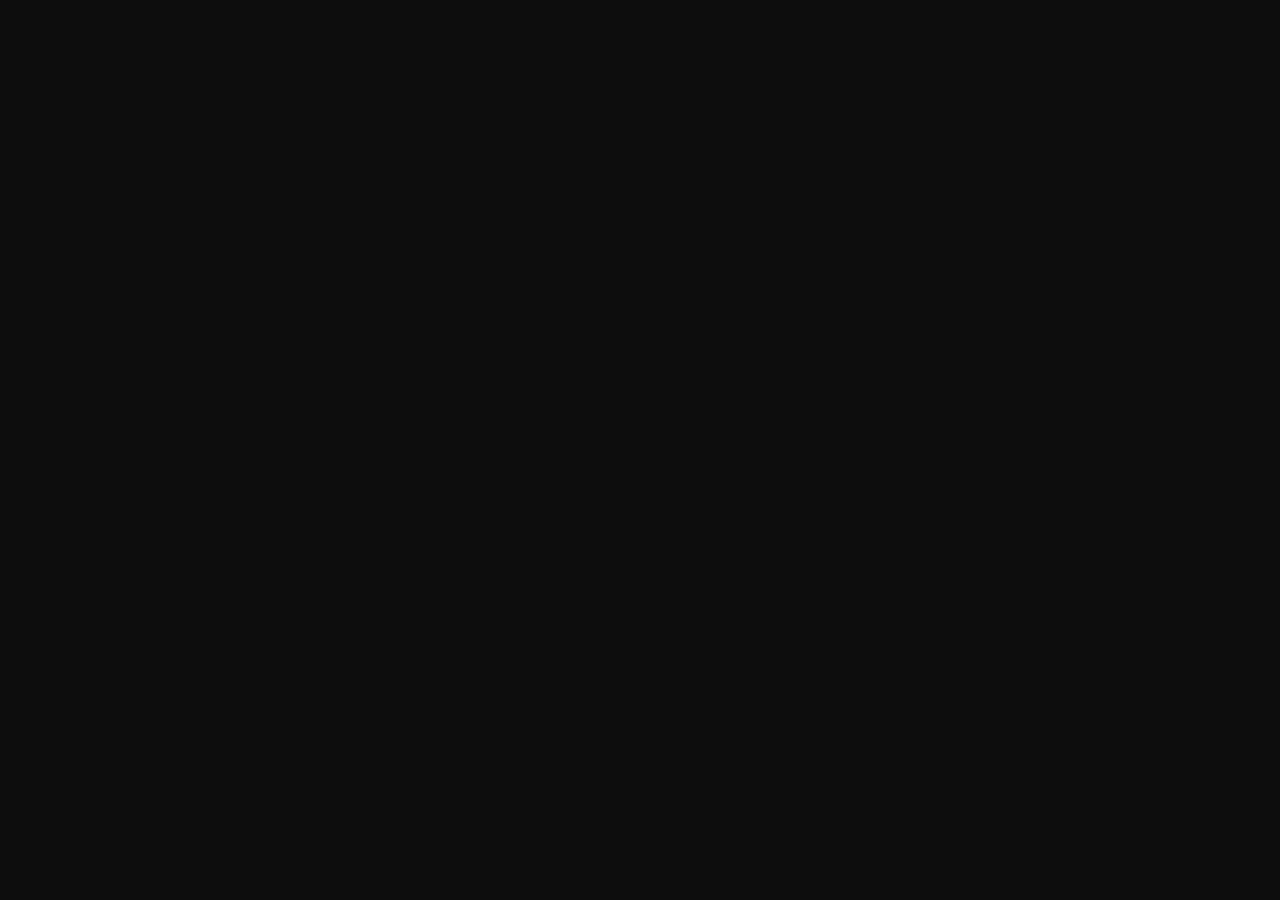
==== commit 93e1a681: "fix: aggregate all FIND insights into I1 POV insight area; bump cache v1.2 - extractPovFromProject n" ====
--- a/index.html
+++ b/index.html
@@ -13,10 +13,10 @@
   <link rel="preconnect" href="https://fonts.gstatic.com" crossorigin>
   <link href="https://fonts.googleapis.com/css2?family=Inter:wght@400;500;600;700&display=swap" rel="stylesheet">
 
-  <!-- Styles (v=20260714b - cache bust) -->
-  <link rel="stylesheet" href="css/base.css?v=20260731c">
-  <link rel="stylesheet" href="css/components.css?v=20260731c">
-  <link rel="stylesheet" href="css/home.css?v=20260731c">
+  <!-- Styles (v=1.2 - cache bust) -->
+  <link rel="stylesheet" href="css/base.css?v=1.2">
+  <link rel="stylesheet" href="css/components.css?v=1.2">
+  <link rel="stylesheet" href="css/home.css?v=1.2">
 
   <!-- Favicon -->
   <link rel="icon" type="image/svg+xml" href="data:image/svg+xml,<svg xmlns='http://www.w3.org/2000/svg' viewBox='0 0 100 100'><rect fill='%23E07A2F' rx='20' width='100' height='100'/><text x='50' y='68' font-size='50' text-anchor='middle' fill='white'>E</text></svg>">
@@ -281,15 +281,15 @@
     <!-- App content rendered by JavaScript -->
   </div>
 
-  <!-- Scripts (v=20260714b - cache bust) -->
-  <script src="js/storage.js?v=20260731c"></script>
-  <script src="js/state.js?v=20260731c"></script>
-  <script src="js/utils.js?v=20260731c"></script>
+  <!-- Scripts (v=1.2 - cache bust) -->
+  <script src="js/storage.js?v=1.2"></script>
+  <script src="js/state.js?v=1.2"></script>
+  <script src="js/utils.js?v=1.2"></script>
   <!-- AI config (ai-config.js is gitignored; falls back gracefully if missing) -->
-  <script src="js/ai-config.js?v=20260731c"></script>
-  <script src="js/voice-iat.js?v=20260731c"></script>
-  <script src="js/ai-service.js?v=20260731c"></script>
-  <script src="js/ai-assistant.js?v=20260731c"></script>
-  <script src="js/app.js?v=20260731c"></script>
+  <script src="js/ai-config.js?v=1.2"></script>
+  <script src="js/voice-iat.js?v=1.2"></script>
+  <script src="js/ai-service.js?v=1.2"></script>
+  <script src="js/ai-assistant.js?v=1.2"></script>
+  <script src="js/app.js?v=1.2"></script>
 </body>
 </html>
